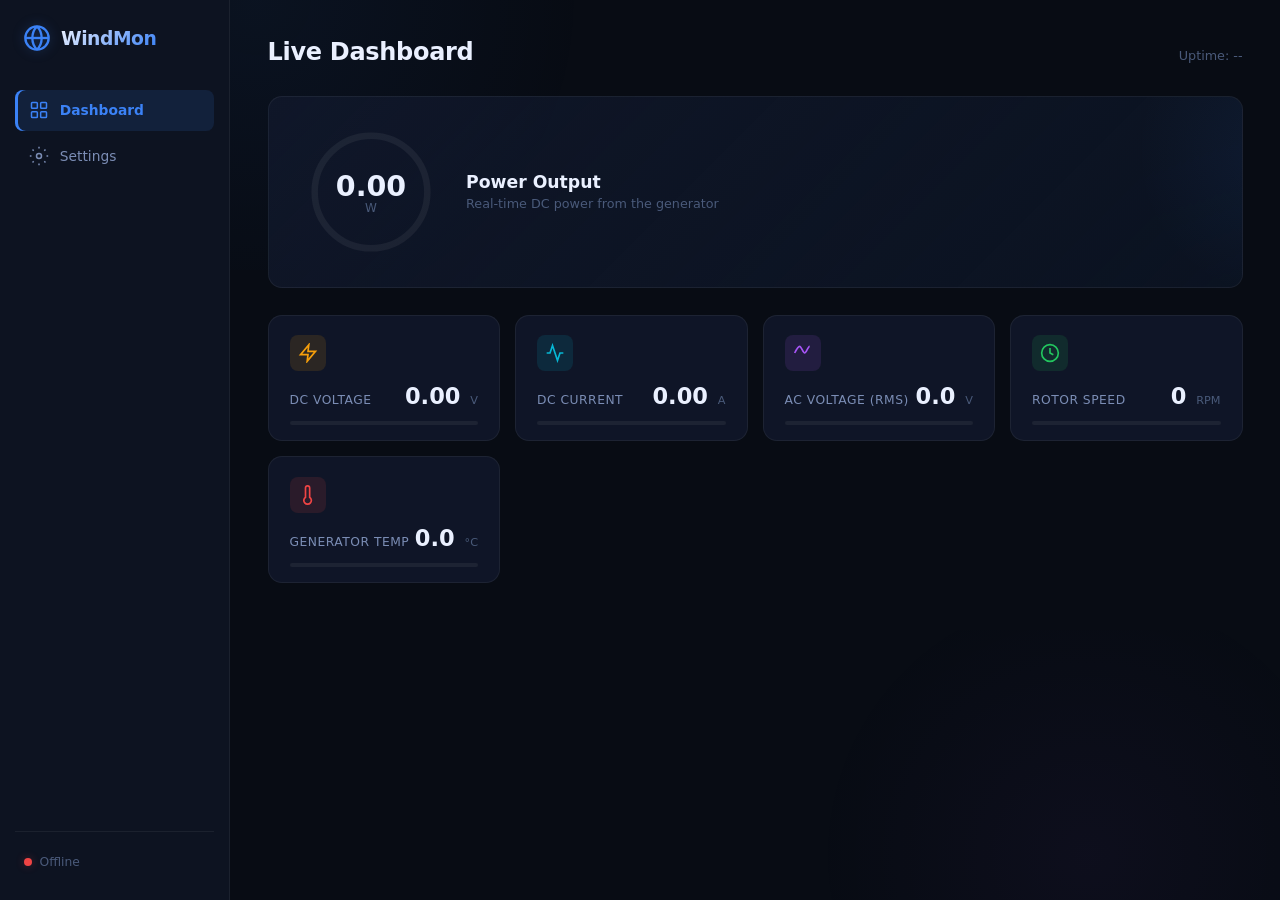
==== data/index.html @ 31e5fbff "Refactor code structure and remove redundant sections for improved readability and maintainability" ====
<!DOCTYPE html>
<html lang="en">
<head>
    <meta charset="UTF-8">
    <meta name="viewport" content="width=device-width, initial-scale=1.0">
    <title>Wind Turbine Monitor</title>
    <link rel="stylesheet" href="style.css">
</head>
<body>
    <div id="app">
        <!-- Sidebar Navigation -->
        <nav class="sidebar" id="sidebar">
            <div class="sidebar-brand">
                <svg class="brand-icon" viewBox="0 0 24 24" fill="none" stroke="currentColor" stroke-width="2">
                    <path d="M12 2C12 2 8 6 8 12s4 10 4 10"/>
                    <path d="M12 2C12 2 16 6 16 12s-4 10-4 10"/>
                    <circle cx="12" cy="12" r="10"/>
                    <line x1="2" y1="12" x2="22" y2="12"/>
                </svg>
                <span class="brand-text">WindMon</span>
            </div>

            <div class="nav-links">
                <button class="nav-btn active" data-page="dashboard" id="nav-dashboard">
                    <svg viewBox="0 0 24 24" fill="none" stroke="currentColor" stroke-width="2">
                        <rect x="3" y="3" width="7" height="7" rx="1"/>
                        <rect x="14" y="3" width="7" height="7" rx="1"/>
                        <rect x="3" y="14" width="7" height="7" rx="1"/>
                        <rect x="14" y="14" width="7" height="7" rx="1"/>
                    </svg>
                    <span>Dashboard</span>
                </button>
                <button class="nav-btn" data-page="settings" id="nav-settings">
                    <svg viewBox="0 0 24 24" fill="none" stroke="currentColor" stroke-width="2">
                        <circle cx="12" cy="12" r="3"/>
                        <path d="M12 1v2M12 21v2M4.22 4.22l1.42 1.42M18.36 18.36l1.42 1.42M1 12h2M21 12h2M4.22 19.78l1.42-1.42M18.36 5.64l1.42-1.42"/>
                    </svg>
                    <span>Settings</span>
                </button>
            </div>

            <div class="sidebar-footer">
                <div class="conn-status" id="conn-badge">
                    <span class="conn-dot" id="ws-dot"></span>
                    <span id="ws-label">Offline</span>
                </div>
            </div>
        </nav>

        <!-- Mobile Top Bar -->
        <header class="mobile-bar" id="mobile-bar">
            <button class="hamburger" id="hamburger" aria-label="Toggle menu">
                <span></span><span></span><span></span>
            </button>
            <h1 class="mobile-title">WindMon</h1>
            <div class="conn-status mobile-conn" id="conn-badge-mobile">
                <span class="conn-dot" id="ws-dot-mobile"></span>
            </div>
        </header>

        <!-- Main Content Area -->
        <main class="content">

            <!-- ===== Dashboard Page ===== -->
            <section class="page active" id="page-dashboard">
                <div class="page-header">
                    <h2>Live Dashboard</h2>
                    <span class="page-subtitle" id="uptime-label">Uptime: --</span>
                </div>

                <!-- Hero Power Card -->
                <div class="hero-card" id="card-power">
                    <div class="hero-ring">
                        <svg viewBox="0 0 120 120">
                            <circle class="ring-bg" cx="60" cy="60" r="52"/>
                            <circle class="ring-fill" cx="60" cy="60" r="52" id="power-ring"/>
                        </svg>
                        <div class="hero-value">
                            <span id="val-dcpwr">0.00</span>
                            <small>W</small>
                        </div>
                    </div>
                    <div class="hero-meta">
                        <h3>Power Output</h3>
                        <p class="hero-desc">Real-time DC power from the generator</p>
                    </div>
                </div>

                <!-- Metric Cards Grid -->
                <div class="metrics-grid">
                    <div class="metric-card" data-type="voltage">
                        <div class="metric-icon">
                            <svg viewBox="0 0 24 24" fill="none" stroke="currentColor" stroke-width="2">
                                <path d="M13 2L3 14h9l-1 8 10-12h-9l1-8z"/>
                            </svg>
                        </div>
                        <div class="metric-body">
                            <span class="metric-label">DC Voltage</span>
                            <span class="metric-value"><span id="val-dcvolt">0.00</span> <small>V</small></span>
                        </div>
                        <div class="metric-bar"><div class="metric-bar-fill" id="bar-dcvolt"></div></div>
                    </div>

                    <div class="metric-card" data-type="current">
                        <div class="metric-icon">
                            <svg viewBox="0 0 24 24" fill="none" stroke="currentColor" stroke-width="2">
                                <path d="M22 12h-4l-3 9L9 3l-3 9H2"/>
                            </svg>
                        </div>
                        <div class="metric-body">
                            <span class="metric-label">DC Current</span>
                            <span class="metric-value"><span id="val-dccur">0.00</span> <small>A</small></span>
                        </div>
                        <div class="metric-bar"><div class="metric-bar-fill" id="bar-dccur"></div></div>
                    </div>

                    <div class="metric-card" data-type="ac">
                        <div class="metric-icon">
                            <svg viewBox="0 0 24 24" fill="none" stroke="currentColor" stroke-width="2">
                                <path d="M2 12c2-4 4-8 6-8s4 8 6 8 4-8 6-8"/>
                            </svg>
                        </div>
                        <div class="metric-body">
                            <span class="metric-label">AC Voltage (RMS)</span>
                            <span class="metric-value"><span id="val-acvolt">0.0</span> <small>V</small></span>
                        </div>
                        <div class="metric-bar"><div class="metric-bar-fill" id="bar-acvolt"></div></div>
                    </div>

                    <div class="metric-card" data-type="rpm">
                        <div class="metric-icon">
                            <svg viewBox="0 0 24 24" fill="none" stroke="currentColor" stroke-width="2">
                                <circle cx="12" cy="12" r="10"/>
                                <polyline points="12 6 12 12 16 14"/>
                            </svg>
                        </div>
                        <div class="metric-body">
                            <span class="metric-label">Rotor Speed</span>
                            <span class="metric-value"><span id="val-rpm">0</span> <small>RPM</small></span>
                        </div>
                        <div class="metric-bar"><div class="metric-bar-fill" id="bar-rpm"></div></div>
                    </div>

                    <div class="metric-card" data-type="temp">
                        <div class="metric-icon">
                            <svg viewBox="0 0 24 24" fill="none" stroke="currentColor" stroke-width="2">
                                <path d="M14 14.76V3.5a2.5 2.5 0 0 0-5 0v11.26a4.5 4.5 0 1 0 5 0z"/>
                            </svg>
                        </div>
                        <div class="metric-body">
                            <span class="metric-label">Generator Temp</span>
                            <span class="metric-value"><span id="val-temp">0.0</span> <small>&deg;C</small></span>
                        </div>
                        <div class="metric-bar"><div class="metric-bar-fill" id="bar-temp"></div></div>
                    </div>
                </div>
            </section>

            <!-- ===== Settings Page ===== -->
            <section class="page" id="page-settings">
                <div class="page-header">
                    <h2>Settings</h2>
                    <span class="page-subtitle">Device Configuration</span>
                </div>

                <div class="settings-grid">
                    <!-- WiFi Settings -->
                    <div class="settings-card">
                        <div class="settings-card-header">
                            <svg viewBox="0 0 24 24" fill="none" stroke="currentColor" stroke-width="2">
                                <path d="M5 12.55a11 11 0 0 1 14.08 0"/>
                                <path d="M1.42 9a16 16 0 0 1 21.16 0"/>
                                <path d="M8.53 16.11a6 6 0 0 1 6.95 0"/>
                                <line x1="12" y1="20" x2="12.01" y2="20"/>
                            </svg>
                            <h3>WiFi / Access Point</h3>
                        </div>
                        <div class="settings-card-body">
                            <div class="form-group">
                                <label for="cfg-ssid">SSID (Network Name)</label>
                                <input type="text" id="cfg-ssid" placeholder="WindTurbine_AP" maxlength="32">
                            </div>
                            <div class="form-group">
                                <label for="cfg-pass">Password</label>
                                <div class="input-group">
                                    <input type="password" id="cfg-pass" placeholder="••••••••" maxlength="63">
                                    <button class="input-addon" id="toggle-pass" aria-label="Show password">
                                        <svg viewBox="0 0 24 24" fill="none" stroke="currentColor" stroke-width="2">
                                            <path d="M1 12s4-8 11-8 11 8 11 8-4 8-11 8-11-8-11-8z"/>
                                            <circle cx="12" cy="12" r="3"/>
                                        </svg>
                                    </button>
                                </div>
                            </div>
                        </div>
                    </div>

                    <!-- Sensor Settings -->
                    <div class="settings-card">
                        <div class="settings-card-header">
                            <svg viewBox="0 0 24 24" fill="none" stroke="currentColor" stroke-width="2">
                                <path d="M22 12h-4l-3 9L9 3l-3 9H2"/>
                            </svg>
                            <h3>Sensor Configuration</h3>
                        </div>
                        <div class="settings-card-body">
                            <div class="form-group">
                                <label for="cfg-poll">Sensor Poll Interval (ms)</label>
                                <input type="number" id="cfg-poll" placeholder="100" min="50" max="5000" step="10">
                                <span class="form-hint">Lower = faster reads, higher CPU use (50–5000)</span>
                            </div>
                            <div class="form-group">
                                <label for="cfg-ws-push">WebSocket Push Interval (ms)</label>
                                <input type="number" id="cfg-ws-push" placeholder="500" min="100" max="10000" step="50">
                                <span class="form-hint">How often the dashboard receives updates (100–10000)</span>
                            </div>
                            <div class="form-group">
                                <label for="cfg-poles">BLDC Motor Poles</label>
                                <input type="number" id="cfg-poles" placeholder="4" min="2" max="50" step="2">
                                <span class="form-hint">Number of magnetic pole pairs on the rotor</span>
                            </div>
                        </div>
                    </div>

                    <!-- Display Settings -->
                    <div class="settings-card">
                        <div class="settings-card-header">
                            <svg viewBox="0 0 24 24" fill="none" stroke="currentColor" stroke-width="2">
                                <rect x="2" y="3" width="20" height="14" rx="2" ry="2"/>
                                <line x1="8" y1="21" x2="16" y2="21"/>
                                <line x1="12" y1="17" x2="12" y2="21"/>
                            </svg>
                            <h3>Display &amp; Limits</h3>
                        </div>
                        <div class="settings-card-body">
                            <div class="form-row">
                                <div class="form-group">
                                    <label for="cfg-max-v">Max Voltage (V)</label>
                                    <input type="number" id="cfg-max-v" placeholder="60" min="1" max="500" step="1">
                                </div>
                                <div class="form-group">
                                    <label for="cfg-max-a">Max Current (A)</label>
                                    <input type="number" id="cfg-max-a" placeholder="20" min="0.1" max="100" step="0.1">
                                </div>
                            </div>
                            <div class="form-row">
                                <div class="form-group">
                                    <label for="cfg-max-rpm">Max RPM</label>
                                    <input type="number" id="cfg-max-rpm" placeholder="3000" min="100" max="50000" step="100">
                                </div>
                                <div class="form-group">
                                    <label for="cfg-max-temp">Max Temp (&deg;C)</label>
                                    <input type="number" id="cfg-max-temp" placeholder="100" min="30" max="200" step="5">
                                </div>
                            </div>
                        </div>
                    </div>

                    <!-- System Info -->
                    <div class="settings-card">
                        <div class="settings-card-header">
                            <svg viewBox="0 0 24 24" fill="none" stroke="currentColor" stroke-width="2">
                                <circle cx="12" cy="12" r="10"/>
                                <line x1="12" y1="16" x2="12" y2="12"/>
                                <line x1="12" y1="8" x2="12.01" y2="8"/>
                            </svg>
                            <h3>System Information</h3>
                        </div>
                        <div class="settings-card-body">
                            <div class="info-row">
                                <span class="info-label">Firmware</span>
                                <span class="info-value" id="sys-fw">v1.0.0</span>
                            </div>
                            <div class="info-row">
                                <span class="info-label">Free Heap</span>
                                <span class="info-value" id="sys-heap">-- KB</span>
                            </div>
                            <div class="info-row">
                                <span class="info-label">Uptime</span>
                                <span class="info-value" id="sys-uptime">--</span>
                            </div>
                            <div class="info-row">
                                <span class="info-label">Connected Clients</span>
                                <span class="info-value" id="sys-clients">0</span>
                            </div>
                        </div>
                    </div>
                </div>

                <!-- Action Buttons -->
                <div class="settings-actions">
                    <button class="btn btn-primary" id="btn-save-cfg">
                        <svg viewBox="0 0 24 24" fill="none" stroke="currentColor" stroke-width="2">
                            <path d="M19 21H5a2 2 0 0 1-2-2V5a2 2 0 0 1 2-2h11l5 5v11a2 2 0 0 1-2 2z"/>
                            <polyline points="17 21 17 13 7 13 7 21"/>
                            <polyline points="7 3 7 8 15 8"/>
                        </svg>
                        Save Configuration
                    </button>
                    <button class="btn btn-outline" id="btn-restart">
                        <svg viewBox="0 0 24 24" fill="none" stroke="currentColor" stroke-width="2">
                            <polyline points="23 4 23 10 17 10"/>
                            <path d="M20.49 15a9 9 0 1 1-2.12-9.36L23 10"/>
                        </svg>
                        Restart Device
                    </button>
                </div>
            </section>

        </main>
    </div>

    <!-- Toast Notification -->
    <div class="toast" id="toast">
        <span id="toast-msg"></span>
    </div>

    <script src="script.js"></script>
</body>
</html>
---- data/style.css ----
/* ============================================
   Wind Turbine Monitor — Premium Dark UI
   ============================================ */

/* --- CSS Custom Properties --- */
:root {
    --bg-deep: #080c14;
    --bg-surface: #0d1321;
    --bg-card: rgba(17, 24, 43, 0.85);
    --bg-card-hover: rgba(22, 31, 55, 0.95);
    --border-subtle: rgba(255, 255, 255, 0.06);
    --border-hover: rgba(255, 255, 255, 0.12);

    --text-primary: #eaf0ff;
    --text-secondary: #7b8db5;
    --text-muted: #4a5a7a;

    --accent: #3b82f6;
    --accent-glow: rgba(59, 130, 246, 0.25);
    --accent-soft: rgba(59, 130, 246, 0.12);

    --green: #22c55e;
    --green-glow: rgba(34, 197, 94, 0.3);
    --amber: #f59e0b;
    --amber-glow: rgba(245, 158, 11, 0.3);
    --red: #ef4444;
    --red-glow: rgba(239, 68, 68, 0.3);
    --cyan: #06b6d4;
    --cyan-glow: rgba(6, 182, 212, 0.25);
    --purple: #a855f7;
    --purple-glow: rgba(168, 85, 247, 0.25);

    --sidebar-w: 230px;
    --radius: 14px;
    --radius-sm: 8px;
    --transition: 0.25s cubic-bezier(0.4, 0, 0.2, 1);

    --font: system-ui, -apple-system, 'Segoe UI', Roboto, 'Helvetica Neue', Arial, sans-serif;
}

/* --- Reset --- */
*, *::before, *::after {
    box-sizing: border-box;
    margin: 0;
    padding: 0;
}

html { font-size: 15px; }

body {
    font-family: var(--font);
    background: var(--bg-deep);
    color: var(--text-primary);
    min-height: 100vh;
    overflow-x: hidden;
    -webkit-font-smoothing: antialiased;
}

/* Subtle background ambient glow */
body::before {
    content: '';
    position: fixed;
    top: -30%; left: -10%;
    width: 60%; height: 60%;
    background: radial-gradient(circle, rgba(59,130,246,0.06) 0%, transparent 70%);
    pointer-events: none;
    z-index: 0;
}
body::after {
    content: '';
    position: fixed;
    bottom: -20%; right: -10%;
    width: 50%; height: 50%;
    background: radial-gradient(circle, rgba(168,85,247,0.04) 0%, transparent 70%);
    pointer-events: none;
    z-index: 0;
}

/* --- Layout --- */
#app {
    display: flex;
    min-height: 100vh;
    position: relative;
    z-index: 1;
}

/* --- Sidebar --- */
.sidebar {
    width: var(--sidebar-w);
    background: var(--bg-surface);
    border-right: 1px solid var(--border-subtle);
    display: flex;
    flex-direction: column;
    padding: 1.6rem 1rem;
    position: fixed;
    top: 0; left: 0;
    height: 100vh;
    z-index: 100;
    transition: transform var(--transition);
}

.sidebar-brand {
    display: flex;
    align-items: center;
    gap: 0.7rem;
    padding: 0 0.5rem;
    margin-bottom: 2.5rem;
}

.brand-icon {
    width: 28px; height: 28px;
    color: var(--accent);
    filter: drop-shadow(0 0 6px var(--accent-glow));
}

.brand-text {
    font-size: 1.25rem;
    font-weight: 700;
    letter-spacing: -0.5px;
    background: linear-gradient(135deg, var(--text-primary), var(--accent));
    -webkit-background-clip: text;
    background-clip: text;
    -webkit-text-fill-color: transparent;
}

.nav-links {
    flex: 1;
    display: flex;
    flex-direction: column;
    gap: 0.35rem;
}

.nav-btn {
    display: flex;
    align-items: center;
    gap: 0.75rem;
    padding: 0.7rem 0.9rem;
    border: none;
    border-radius: var(--radius-sm);
    background: transparent;
    color: var(--text-secondary);
    font-size: 0.92rem;
    font-weight: 500;
    cursor: pointer;
    transition: all var(--transition);
    font-family: var(--font);
}

.nav-btn svg {
    width: 20px; height: 20px;
    flex-shrink: 0;
    stroke-width: 1.8;
}

.nav-btn:hover {
    background: var(--accent-soft);
    color: var(--text-primary);
}

.nav-btn.active {
    background: var(--accent-soft);
    color: var(--accent);
    font-weight: 600;
    box-shadow: inset 3px 0 0 var(--accent);
}

.sidebar-footer {
    padding-top: 1rem;
    border-top: 1px solid var(--border-subtle);
}

.conn-status {
    display: flex;
    align-items: center;
    gap: 0.5rem;
    padding: 0.5rem 0.6rem;
    font-size: 0.82rem;
    color: var(--text-muted);
    font-weight: 500;
}

.conn-dot {
    width: 8px; height: 8px;
    border-radius: 50%;
    background: var(--red);
    box-shadow: 0 0 8px var(--red-glow);
    transition: all 0.4s ease;
}

.conn-dot.live {
    background: var(--green);
    box-shadow: 0 0 8px var(--green-glow);
    animation: pulse-dot 2s infinite;
}

@keyframes pulse-dot {
    0%, 100% { box-shadow: 0 0 8px var(--green-glow); }
    50% { box-shadow: 0 0 16px var(--green-glow); }
}

/* --- Mobile Bar --- */
.mobile-bar {
    display: none;
    position: fixed;
    top: 0; left: 0; right: 0;
    height: 56px;
    background: var(--bg-surface);
    border-bottom: 1px solid var(--border-subtle);
    align-items: center;
    padding: 0 1rem;
    z-index: 200;
}

.hamburger {
    width: 36px; height: 36px;
    background: none;
    border: none;
    cursor: pointer;
    display: flex;
    flex-direction: column;
    justify-content: center;
    gap: 5px;
    padding: 6px;
}

.hamburger span {
    display: block;
    height: 2px;
    width: 100%;
    background: var(--text-secondary);
    border-radius: 2px;
    transition: all var(--transition);
}

.mobile-title {
    flex: 1;
    text-align: center;
    font-size: 1.1rem;
    font-weight: 700;
    color: var(--text-primary);
}

.mobile-conn .conn-dot {
    width: 10px; height: 10px;
}

/* --- Main Content --- */
.content {
    flex: 1;
    margin-left: var(--sidebar-w);
    padding: 2.5rem 2.5rem 3rem;
    min-height: 100vh;
}

/* --- Pages --- */
.page {
    display: none;
    animation: fadeUp 0.35s ease-out;
}

.page.active {
    display: block;
}

@keyframes fadeUp {
    from { opacity: 0; transform: translateY(12px); }
    to { opacity: 1; transform: translateY(0); }
}

.page-header {
    display: flex;
    justify-content: space-between;
    align-items: baseline;
    margin-bottom: 2rem;
}

.page-header h2 {
    font-size: 1.6rem;
    font-weight: 700;
    letter-spacing: -0.3px;
}

.page-subtitle {
    font-size: 0.85rem;
    color: var(--text-muted);
    font-weight: 500;
}

/* --- Hero Power Card --- */
.hero-card {
    display: flex;
    align-items: center;
    gap: 2rem;
    background: linear-gradient(135deg, var(--bg-card), rgba(59,130,246,0.06));
    border: 1px solid var(--border-subtle);
    border-radius: var(--radius);
    padding: 2rem 2.5rem;
    margin-bottom: 1.8rem;
    position: relative;
    overflow: hidden;
}

.hero-card::after {
    content: '';
    position: absolute;
    top: -50%; right: -20%;
    width: 300px; height: 300px;
    background: radial-gradient(circle, var(--accent-glow), transparent 70%);
    pointer-events: none;
    opacity: 0.3;
}

.hero-ring {
    position: relative;
    width: 130px; height: 130px;
    flex-shrink: 0;
}

.hero-ring svg {
    width: 100%; height: 100%;
    transform: rotate(-90deg);
}

.ring-bg {
    fill: none;
    stroke: var(--border-subtle);
    stroke-width: 6;
}

.ring-fill {
    fill: none;
    stroke: var(--accent);
    stroke-width: 6;
    stroke-linecap: round;
    stroke-dasharray: 326.7;
    stroke-dashoffset: 326.7;
    transition: stroke-dashoffset 0.8s cubic-bezier(0.4, 0, 0.2, 1);
    filter: drop-shadow(0 0 6px var(--accent-glow));
}

.hero-value {
    position: absolute;
    top: 50%; left: 50%;
    transform: translate(-50%, -50%);
    text-align: center;
}

.hero-value span {
    font-size: 1.9rem;
    font-weight: 700;
    font-variant-numeric: tabular-nums;
    color: var(--text-primary);
}

.hero-value small {
    display: block;
    font-size: 0.8rem;
    color: var(--text-muted);
    font-weight: 500;
    margin-top: -2px;
}

.hero-meta h3 {
    font-size: 1.15rem;
    font-weight: 600;
    margin-bottom: 0.3rem;
}

.hero-meta .hero-desc {
    color: var(--text-muted);
    font-size: 0.85rem;
}

/* --- Metric Cards Grid --- */
.metrics-grid {
    display: grid;
    grid-template-columns: repeat(auto-fit, minmax(230px, 1fr));
    gap: 1rem;
}

.metric-card {
    background: var(--bg-card);
    border: 1px solid var(--border-subtle);
    border-radius: var(--radius);
    padding: 1.3rem 1.4rem 1rem;
    transition: all var(--transition);
    position: relative;
    overflow: hidden;
}

.metric-card::before {
    content: '';
    position: absolute;
    top: 0; left: 0; right: 0;
    height: 2px;
    opacity: 0;
    transition: opacity var(--transition);
}

.metric-card:hover {
    background: var(--bg-card-hover);
    border-color: var(--border-hover);
    transform: translateY(-2px);
}

.metric-card:hover::before { opacity: 1; }

.metric-card[data-type="voltage"]::before { background: linear-gradient(90deg, var(--amber), transparent); }
.metric-card[data-type="current"]::before { background: linear-gradient(90deg, var(--cyan), transparent); }
.metric-card[data-type="ac"]::before { background: linear-gradient(90deg, var(--purple), transparent); }
.metric-card[data-type="rpm"]::before { background: linear-gradient(90deg, var(--green), transparent); }
.metric-card[data-type="temp"]::before { background: linear-gradient(90deg, var(--red), transparent); }

.metric-icon {
    width: 36px; height: 36px;
    border-radius: var(--radius-sm);
    display: flex;
    align-items: center;
    justify-content: center;
    margin-bottom: 0.8rem;
}

.metric-icon svg {
    width: 20px; height: 20px;
}

.metric-card[data-type="voltage"] .metric-icon { background: rgba(245,158,11,0.12); color: var(--amber); }
.metric-card[data-type="current"] .metric-icon { background: rgba(6,182,212,0.12); color: var(--cyan); }
.metric-card[data-type="ac"] .metric-icon { background: rgba(168,85,247,0.12); color: var(--purple); }
.metric-card[data-type="rpm"] .metric-icon { background: rgba(34,197,94,0.12); color: var(--green); }
.metric-card[data-type="temp"] .metric-icon { background: rgba(239,68,68,0.12); color: var(--red); }

.metric-body {
    display: flex;
    justify-content: space-between;
    align-items: baseline;
    margin-bottom: 0.8rem;
}

.metric-label {
    font-size: 0.82rem;
    color: var(--text-secondary);
    font-weight: 500;
    text-transform: uppercase;
    letter-spacing: 0.5px;
}

.metric-value {
    font-size: 1.5rem;
    font-weight: 700;
    font-variant-numeric: tabular-nums;
}

.metric-value small {
    font-size: 0.75rem;
    color: var(--text-muted);
    font-weight: 500;
    margin-left: 2px;
}

.metric-bar {
    height: 4px;
    background: var(--border-subtle);
    border-radius: 4px;
    overflow: hidden;
}

.metric-bar-fill {
    height: 100%;
    width: 0%;
    border-radius: 4px;
    transition: width 0.6s cubic-bezier(0.4, 0, 0.2, 1);
}

.metric-card[data-type="voltage"] .metric-bar-fill { background: linear-gradient(90deg, var(--amber), rgba(245,158,11,0.4)); }
.metric-card[data-type="current"] .metric-bar-fill { background: linear-gradient(90deg, var(--cyan), rgba(6,182,212,0.4)); }
.metric-card[data-type="ac"] .metric-bar-fill { background: linear-gradient(90deg, var(--purple), rgba(168,85,247,0.4)); }
.metric-card[data-type="rpm"] .metric-bar-fill { background: linear-gradient(90deg, var(--green), rgba(34,197,94,0.4)); }
.metric-card[data-type="temp"] .metric-bar-fill { background: linear-gradient(90deg, var(--red), rgba(239,68,68,0.4)); }


/* ============================
   SETTINGS PAGE
   ============================ */

.settings-grid {
    display: grid;
    grid-template-columns: repeat(auto-fit, minmax(340px, 1fr));
    gap: 1.2rem;
    margin-bottom: 1.5rem;
}

.settings-card {
    background: var(--bg-card);
    border: 1px solid var(--border-subtle);
    border-radius: var(--radius);
    overflow: hidden;
    transition: border-color var(--transition);
}

.settings-card:hover {
    border-color: var(--border-hover);
}

.settings-card-header {
    display: flex;
    align-items: center;
    gap: 0.7rem;
    padding: 1rem 1.3rem;
    background: rgba(255,255,255,0.02);
    border-bottom: 1px solid var(--border-subtle);
}

.settings-card-header svg {
    width: 20px; height: 20px;
    color: var(--accent);
    flex-shrink: 0;
}

.settings-card-header h3 {
    font-size: 0.95rem;
    font-weight: 600;
}

.settings-card-body {
    padding: 1.2rem 1.3rem;
    display: flex;
    flex-direction: column;
    gap: 1rem;
}

.form-group {
    display: flex;
    flex-direction: column;
    gap: 0.3rem;
}

.form-group label {
    font-size: 0.82rem;
    color: var(--text-secondary);
    font-weight: 500;
}

.form-group input {
    background: var(--bg-surface);
    border: 1px solid var(--border-subtle);
    border-radius: var(--radius-sm);
    padding: 0.6rem 0.85rem;
    color: var(--text-primary);
    font-size: 0.9rem;
    font-family: var(--font);
    transition: all var(--transition);
    outline: none;
}

.form-group input:focus {
    border-color: var(--accent);
    box-shadow: 0 0 0 3px var(--accent-soft);
}

.form-group input::placeholder {
    color: var(--text-muted);
}

.form-hint {
    font-size: 0.75rem;
    color: var(--text-muted);
}

.form-row {
    display: grid;
    grid-template-columns: 1fr 1fr;
    gap: 0.8rem;
}

.input-group {
    display: flex;
    gap: 0;
}

.input-group input {
    flex: 1;
    border-top-right-radius: 0;
    border-bottom-right-radius: 0;
}

.input-addon {
    background: var(--bg-surface);
    border: 1px solid var(--border-subtle);
    border-left: none;
    border-radius: 0 var(--radius-sm) var(--radius-sm) 0;
    padding: 0 0.7rem;
    color: var(--text-muted);
    cursor: pointer;
    transition: color var(--transition);
    display: flex;
    align-items: center;
}

.input-addon:hover { color: var(--accent); }

.input-addon svg { width: 18px; height: 18px; }

/* Info rows for System Info card */
.info-row {
    display: flex;
    justify-content: space-between;
    align-items: center;
    padding: 0.5rem 0;
    border-bottom: 1px solid var(--border-subtle);
}

.info-row:last-child { border-bottom: none; }

.info-label {
    font-size: 0.85rem;
    color: var(--text-secondary);
}

.info-value {
    font-size: 0.85rem;
    font-weight: 600;
    color: var(--text-primary);
    font-variant-numeric: tabular-nums;
}

/* Action buttons */
.settings-actions {
    display: flex;
    gap: 0.8rem;
    flex-wrap: wrap;
}

.btn {
    display: inline-flex;
    align-items: center;
    gap: 0.5rem;
    padding: 0.65rem 1.3rem;
    border-radius: var(--radius-sm);
    font-size: 0.9rem;
    font-weight: 600;
    font-family: var(--font);
    cursor: pointer;
    transition: all var(--transition);
    border: none;
}

.btn svg {
    width: 18px; height: 18px;
}

.btn-primary {
    background: var(--accent);
    color: white;
    box-shadow: 0 2px 12px var(--accent-glow);
}

.btn-primary:hover {
    background: #2563eb;
    box-shadow: 0 4px 20px var(--accent-glow);
    transform: translateY(-1px);
}

.btn-primary:active { transform: translateY(0); }

.btn-outline {
    background: transparent;
    color: var(--text-secondary);
    border: 1px solid var(--border-subtle);
}

.btn-outline:hover {
    border-color: var(--border-hover);
    color: var(--text-primary);
    background: rgba(255,255,255,0.03);
}

/* --- Toast --- */
.toast {
    position: fixed;
    bottom: 2rem;
    left: 50%;
    transform: translateX(-50%) translateY(100px);
    background: var(--bg-card);
    border: 1px solid var(--border-subtle);
    border-radius: var(--radius-sm);
    padding: 0.7rem 1.4rem;
    font-size: 0.88rem;
    font-weight: 500;
    color: var(--text-primary);
    box-shadow: 0 8px 30px rgba(0,0,0,0.4);
    backdrop-filter: blur(12px);
    z-index: 999;
    opacity: 0;
    transition: all 0.4s cubic-bezier(0.4, 0, 0.2, 1);
    pointer-events: none;
}

.toast.show {
    opacity: 1;
    transform: translateX(-50%) translateY(0);
    pointer-events: auto;
}

.toast.success { border-color: var(--green); }
.toast.error { border-color: var(--red); }

/* --- Scrollbar --- */
::-webkit-scrollbar { width: 6px; }
::-webkit-scrollbar-track { background: transparent; }
::-webkit-scrollbar-thumb {
    background: rgba(255,255,255,0.1);
    border-radius: 3px;
}
::-webkit-scrollbar-thumb:hover { background: rgba(255,255,255,0.2); }

/* ============================
   RESPONSIVE
   ============================ */
@media (max-width: 768px) {
    .sidebar {
        transform: translateX(-100%);
    }

    .sidebar.open {
        transform: translateX(0);
        box-shadow: 10px 0 40px rgba(0,0,0,0.5);
    }

    .mobile-bar {
        display: flex;
    }

    .content {
        margin-left: 0;
        padding: 72px 1rem 2rem;
    }

    .hero-card {
        flex-direction: column;
        text-align: center;
        padding: 1.5rem;
    }

    .metrics-grid {
        grid-template-columns: 1fr 1fr;
    }

    .settings-grid {
        grid-template-columns: 1fr;
    }

    .form-row {
        grid-template-columns: 1fr;
    }
}

@media (max-width: 480px) {
    .metrics-grid {
        grid-template-columns: 1fr;
    }
}
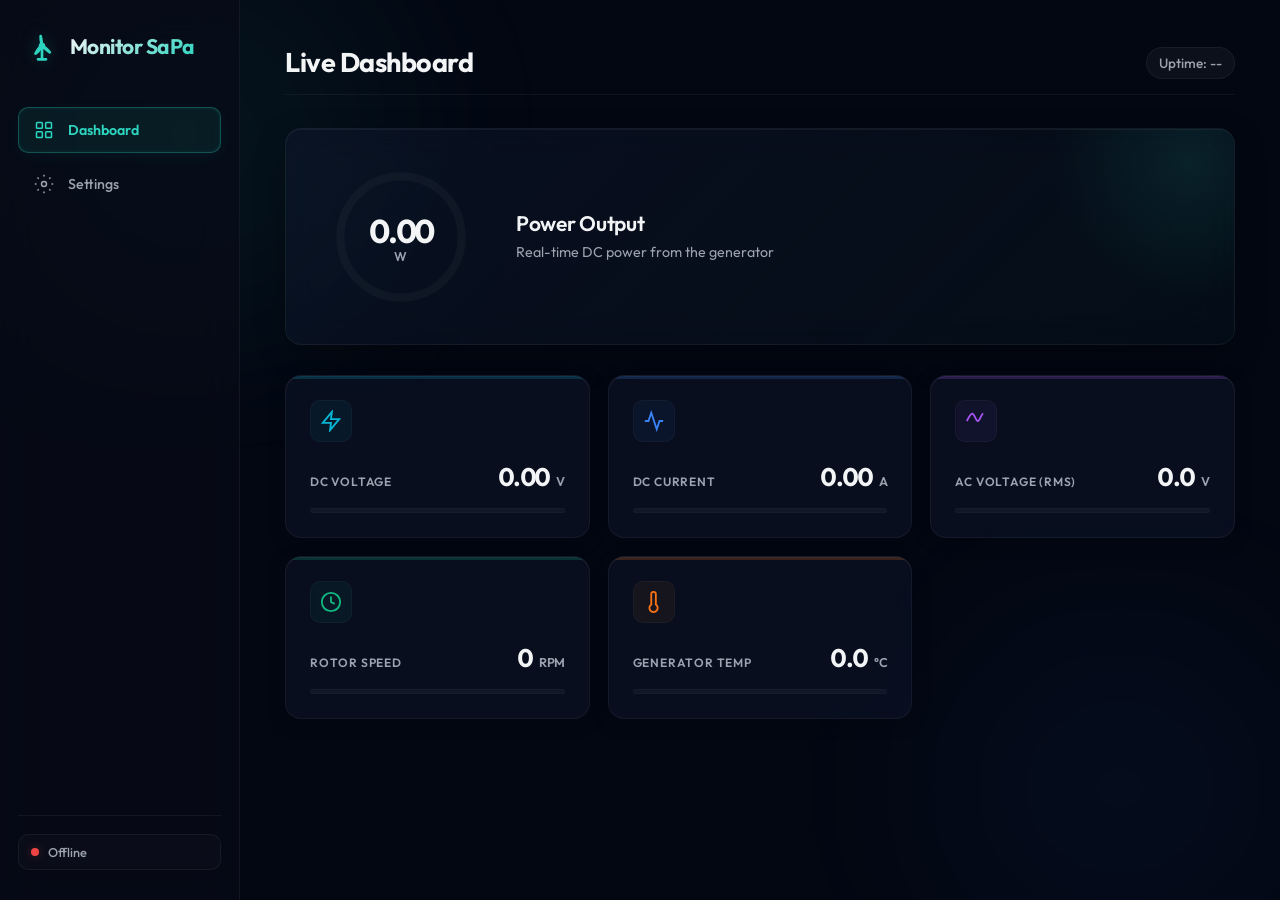
==== commit 9f72af33: "feat: implement glassmorphism-themed dark UI with new HTML structure and CSS stylesheet" ====
--- a/data/index.html
+++ b/data/index.html
@@ -11,13 +11,18 @@
         <!-- Sidebar Navigation -->
         <nav class="sidebar" id="sidebar">
             <div class="sidebar-brand">
-                <svg class="brand-icon" viewBox="0 0 24 24" fill="none" stroke="currentColor" stroke-width="2">
-                    <path d="M12 2C12 2 8 6 8 12s4 10 4 10"/>
-                    <path d="M12 2C12 2 16 6 16 12s-4 10-4 10"/>
-                    <circle cx="12" cy="12" r="10"/>
-                    <line x1="2" y1="12" x2="22" y2="12"/>
+                <svg class="brand-icon" viewBox="0 0 24 24" fill="none" stroke="currentColor" stroke-width="2" stroke-linecap="round" stroke-linejoin="round">
+                    <!-- Static Tower -->
+                    <path d="M12 12v10M9 22h6" class="turbine-tower" />
+                    <!-- Spinning Rotor Group -->
+                    <g class="turbine-rotor">
+                        <path d="M12 12c-0.6-2.5-1.2-5-1-7.5 0.5 2.5 1.1 5 1 7.5z" fill="currentColor" />
+                        <path d="M12 12c1.9 1.7 3.8 3.3 5.9 4.7-1.7-1.9-3.2-3.8-5.9-4.7z" fill="currentColor" />
+                        <path d="M12 12c-1.3 2.2-2.6 4.3-4.9 5.7 1.2-2.2 2.1-4.5 4.9-5.7z" fill="currentColor" />
+                        <circle cx="12" cy="12" r="1.5" fill="currentColor" />
+                    </g>
                 </svg>
-                <span class="brand-text">WindMon</span>
+                <span class="brand-text">Monitor SaPa</span>
             </div>
 
             <div class="nav-links">
@@ -52,7 +57,7 @@
             <button class="hamburger" id="hamburger" aria-label="Toggle menu">
                 <span></span><span></span><span></span>
             </button>
-            <h1 class="mobile-title">WindMon</h1>
+            <h1 class="mobile-title">Monitor SaPa</h1>
             <div class="conn-status mobile-conn" id="conn-badge-mobile">
                 <span class="conn-dot" id="ws-dot-mobile"></span>
             </div>
--- a/data/style.css
+++ b/data/style.css
@@ -1,82 +1,150 @@
-/* ============================================
-   Wind Turbine Monitor — Premium Dark UI
-   ============================================ */
-
-/* --- CSS Custom Properties --- */
+/* ====================================================================
+   Monitor SaPa — Premium Glassmorphism Dark UI Stylesheet
+   ==================================================================== */
+
+/* --- Google Font Import --- */
+@import url('https://fonts.googleapis.com/css2?family=Outfit:wght@300;400;500;600;700;800&display=swap');
+
+/* --- Custom Variables & Palette --- */
 :root {
-    --bg-deep: #080c14;
-    --bg-surface: #0d1321;
-    --bg-card: rgba(17, 24, 43, 0.85);
-    --bg-card-hover: rgba(22, 31, 55, 0.95);
-    --border-subtle: rgba(255, 255, 255, 0.06);
+    /* Color Palette */
+    --bg-deep: #030712;
+    --bg-surface: rgba(10, 15, 30, 0.6);
+    --bg-card: rgba(17, 25, 48, 0.45);
+    --bg-card-hover: rgba(23, 33, 62, 0.65);
+    
+    --border-subtle: rgba(255, 255, 255, 0.05);
     --border-hover: rgba(255, 255, 255, 0.12);
-
-    --text-primary: #eaf0ff;
-    --text-secondary: #7b8db5;
-    --text-muted: #4a5a7a;
-
-    --accent: #3b82f6;
-    --accent-glow: rgba(59, 130, 246, 0.25);
-    --accent-soft: rgba(59, 130, 246, 0.12);
-
-    --green: #22c55e;
-    --green-glow: rgba(34, 197, 94, 0.3);
-    --amber: #f59e0b;
-    --amber-glow: rgba(245, 158, 11, 0.3);
+    --border-accent: rgba(45, 212, 191, 0.3);
+
+    --text-primary: #f3f4f6;
+    --text-secondary: #9ca3af;
+    --text-muted: #6b7280;
+
+    /* Theme Accents (Teal / Cyan Primary) */
+    --accent: #2dd4bf;
+    --accent-rgb: 45, 212, 191;
+    --accent-glow: rgba(45, 212, 191, 0.25);
+    --accent-soft: rgba(45, 212, 191, 0.08);
+
+    /* Dynamic Card Accents */
+    --volt-color: #06b6d4;
+    --volt-glow: rgba(6, 182, 212, 0.3);
+    --curr-color: #3b82f6;
+    --curr-glow: rgba(59, 130, 246, 0.3);
+    --ac-color: #a855f7;
+    --ac-glow: rgba(168, 85, 247, 0.3);
+    --rpm-color: #10b981;
+    --rpm-glow: rgba(16, 185, 129, 0.3);
+    --temp-color: #f97316;
+    --temp-glow: rgba(249, 115, 22, 0.3);
+
+    --green: #10b981;
+    --green-glow: rgba(16, 185, 129, 0.3);
     --red: #ef4444;
     --red-glow: rgba(239, 68, 68, 0.3);
-    --cyan: #06b6d4;
-    --cyan-glow: rgba(6, 182, 212, 0.25);
-    --purple: #a855f7;
-    --purple-glow: rgba(168, 85, 247, 0.25);
-
-    --sidebar-w: 230px;
-    --radius: 14px;
-    --radius-sm: 8px;
-    --transition: 0.25s cubic-bezier(0.4, 0, 0.2, 1);
-
-    --font: system-ui, -apple-system, 'Segoe UI', Roboto, 'Helvetica Neue', Arial, sans-serif;
-}
-
-/* --- Reset --- */
+
+    /* Dimensions & Animation */
+    --sidebar-w: 240px;
+    --radius: 16px;
+    --radius-sm: 10px;
+    --transition: 0.3s cubic-bezier(0.25, 0.8, 0.25, 1);
+    --font: 'Outfit', system-ui, -apple-system, sans-serif;
+}
+
+/* --- Base & Scrollbar Reset --- */
 *, *::before, *::after {
     box-sizing: border-box;
     margin: 0;
     padding: 0;
 }
 
-html { font-size: 15px; }
+html {
+    font-size: 15px;
+    scroll-behavior: smooth;
+}
 
 body {
     font-family: var(--font);
-    background: var(--bg-deep);
+    background-color: var(--bg-deep);
     color: var(--text-primary);
     min-height: 100vh;
     overflow-x: hidden;
     -webkit-font-smoothing: antialiased;
-}
-
-/* Subtle background ambient glow */
+    background-attachment: fixed;
+    position: relative;
+}
+
+/* Animated fluid background ambient glows */
 body::before {
     content: '';
     position: fixed;
-    top: -30%; left: -10%;
-    width: 60%; height: 60%;
-    background: radial-gradient(circle, rgba(59,130,246,0.06) 0%, transparent 70%);
+    top: -15%;
+    left: -15%;
+    width: 60vw;
+    height: 60vh;
+    background: radial-gradient(circle, rgba(45, 212, 191, 0.07) 0%, transparent 70%);
     pointer-events: none;
-    z-index: 0;
-}
+    z-index: -2;
+    filter: blur(40px);
+    animation: drift-glow-1 25s ease-in-out infinite alternate;
+}
+
 body::after {
     content: '';
     position: fixed;
-    bottom: -20%; right: -10%;
-    width: 50%; height: 50%;
-    background: radial-gradient(circle, rgba(168,85,247,0.04) 0%, transparent 70%);
+    bottom: -15%;
+    right: -15%;
+    width: 55vw;
+    height: 55vh;
+    background: radial-gradient(circle, rgba(59, 130, 246, 0.05) 0%, transparent 70%);
     pointer-events: none;
-    z-index: 0;
-}
-
-/* --- Layout --- */
+    z-index: -2;
+    filter: blur(40px);
+    animation: drift-glow-2 30s ease-in-out infinite alternate;
+}
+
+@keyframes drift-glow-1 {
+    0% {
+        transform: translate(0, 0) scale(1);
+    }
+    50% {
+        transform: translate(12%, 8%) scale(1.15);
+    }
+    100% {
+        transform: translate(-5%, 12%) scale(0.9);
+    }
+}
+
+@keyframes drift-glow-2 {
+    0% {
+        transform: translate(0, 0) scale(1);
+    }
+    50% {
+        transform: translate(-10%, -12%) scale(0.95);
+    }
+    100% {
+        transform: translate(10%, -5%) scale(1.15);
+    }
+}
+
+/* Custom Scrollbar */
+::-webkit-scrollbar {
+    width: 6px;
+    height: 6px;
+}
+::-webkit-scrollbar-track {
+    background: transparent;
+}
+::-webkit-scrollbar-thumb {
+    background: rgba(255, 255, 255, 0.08);
+    border-radius: 10px;
+}
+::-webkit-scrollbar-thumb:hover {
+    background: rgba(255, 255, 255, 0.16);
+}
+
+/* --- Main App Layout --- */
 #app {
     display: flex;
     min-height: 100vh;
@@ -84,16 +152,19 @@
     z-index: 1;
 }
 
-/* --- Sidebar --- */
+/* --- Sidebar (Glassmorphism design) --- */
 .sidebar {
     width: var(--sidebar-w);
-    background: var(--bg-surface);
+    background: rgba(8, 12, 24, 0.65);
     border-right: 1px solid var(--border-subtle);
+    backdrop-filter: blur(20px);
+    -webkit-backdrop-filter: blur(20px);
     display: flex;
     flex-direction: column;
-    padding: 1.6rem 1rem;
+    padding: 2rem 1.2rem;
     position: fixed;
-    top: 0; left: 0;
+    top: 0;
+    left: 0;
     height: 100vh;
     z-index: 100;
     transition: transform var(--transition);
@@ -102,19 +173,30 @@
 .sidebar-brand {
     display: flex;
     align-items: center;
-    gap: 0.7rem;
+    gap: 0.8rem;
     padding: 0 0.5rem;
-    margin-bottom: 2.5rem;
+    margin-bottom: 3rem;
 }
 
 .brand-icon {
-    width: 28px; height: 28px;
+    width: 32px;
+    height: 32px;
     color: var(--accent);
-    filter: drop-shadow(0 0 6px var(--accent-glow));
+    filter: drop-shadow(0 0 8px var(--accent-glow));
+}
+
+.turbine-rotor {
+    transform-origin: 12px 12px;
+    animation: spin-slow 8s linear infinite;
+}
+
+@keyframes spin-slow {
+    0% { transform: rotate(0deg); }
+    100% { transform: rotate(360deg); }
 }
 
 .brand-text {
-    font-size: 1.25rem;
+    font-size: 1.4rem;
     font-weight: 700;
     letter-spacing: -0.5px;
     background: linear-gradient(135deg, var(--text-primary), var(--accent));
@@ -127,19 +209,19 @@
     flex: 1;
     display: flex;
     flex-direction: column;
-    gap: 0.35rem;
+    gap: 0.5rem;
 }
 
 .nav-btn {
     display: flex;
     align-items: center;
-    gap: 0.75rem;
-    padding: 0.7rem 0.9rem;
-    border: none;
+    gap: 0.9rem;
+    padding: 0.8rem 1rem;
+    border: 1px solid transparent;
     border-radius: var(--radius-sm);
     background: transparent;
     color: var(--text-secondary);
-    font-size: 0.92rem;
+    font-size: 0.95rem;
     font-weight: 500;
     cursor: pointer;
     transition: all var(--transition);
@@ -147,7 +229,8 @@
 }
 
 .nav-btn svg {
-    width: 20px; height: 20px;
+    width: 20px;
+    height: 20px;
     flex-shrink: 0;
     stroke-width: 1.8;
 }
@@ -155,32 +238,41 @@
 .nav-btn:hover {
     background: var(--accent-soft);
     color: var(--text-primary);
+    border-color: rgba(45, 212, 191, 0.1);
+    transform: translateX(3px);
 }
 
 .nav-btn.active {
-    background: var(--accent-soft);
+    background: rgba(45, 212, 191, 0.08);
     color: var(--accent);
+    border-color: var(--border-accent);
     font-weight: 600;
-    box-shadow: inset 3px 0 0 var(--accent);
+    box-shadow: 
+        0 4px 15px rgba(45, 212, 191, 0.05),
+        inset 0 0 4px rgba(45, 212, 191, 0.1);
 }
 
 .sidebar-footer {
-    padding-top: 1rem;
+    padding-top: 1.2rem;
     border-top: 1px solid var(--border-subtle);
 }
 
 .conn-status {
     display: flex;
     align-items: center;
-    gap: 0.5rem;
-    padding: 0.5rem 0.6rem;
-    font-size: 0.82rem;
-    color: var(--text-muted);
+    gap: 0.6rem;
+    padding: 0.6rem 0.8rem;
+    border-radius: var(--radius-sm);
+    background: rgba(255, 255, 255, 0.02);
+    border: 1px solid var(--border-subtle);
+    font-size: 0.85rem;
+    color: var(--text-secondary);
     font-weight: 500;
 }
 
 .conn-dot {
-    width: 8px; height: 8px;
+    width: 8px;
+    height: 8px;
     border-radius: 50%;
     background: var(--red);
     box-shadow: 0 0 8px var(--red-glow);
@@ -189,38 +281,51 @@
 
 .conn-dot.live {
     background: var(--green);
-    box-shadow: 0 0 8px var(--green-glow);
-    animation: pulse-dot 2s infinite;
+    box-shadow: 0 0 10px var(--green-glow);
+    animation: pulse-dot 2.5s infinite;
 }
 
 @keyframes pulse-dot {
-    0%, 100% { box-shadow: 0 0 8px var(--green-glow); }
-    50% { box-shadow: 0 0 16px var(--green-glow); }
-}
-
-/* --- Mobile Bar --- */
+    0%, 100% { 
+        box-shadow: 0 0 8px var(--green-glow); 
+        transform: scale(1);
+    }
+    50% { 
+        box-shadow: 0 0 16px var(--green-glow); 
+        transform: scale(1.15);
+    }
+}
+
+/* --- Mobile Navigation Bar --- */
 .mobile-bar {
     display: none;
     position: fixed;
-    top: 0; left: 0; right: 0;
-    height: 56px;
-    background: var(--bg-surface);
+    top: 0;
+    left: 0;
+    right: 0;
+    height: 60px;
+    background: rgba(8, 12, 24, 0.8);
+    backdrop-filter: blur(15px);
+    -webkit-backdrop-filter: blur(15px);
     border-bottom: 1px solid var(--border-subtle);
     align-items: center;
-    padding: 0 1rem;
+    padding: 0 1.2rem;
     z-index: 200;
 }
 
 .hamburger {
-    width: 36px; height: 36px;
-    background: none;
-    border: none;
+    width: 38px;
+    height: 38px;
+    background: rgba(255, 255, 255, 0.03);
+    border: 1px solid var(--border-subtle);
+    border-radius: var(--radius-sm);
     cursor: pointer;
     display: flex;
     flex-direction: column;
     justify-content: center;
     gap: 5px;
-    padding: 6px;
+    padding: 10px;
+    transition: all var(--transition);
 }
 
 .hamburger span {
@@ -232,30 +337,44 @@
     transition: all var(--transition);
 }
 
+.hamburger:hover {
+    background: rgba(255, 255, 255, 0.08);
+}
+
+.hamburger:hover span {
+    background: var(--text-primary);
+}
+
 .mobile-title {
     flex: 1;
     text-align: center;
-    font-size: 1.1rem;
+    font-size: 1.25rem;
     font-weight: 700;
+    letter-spacing: -0.3px;
     color: var(--text-primary);
+    background: linear-gradient(135deg, var(--text-primary), var(--accent));
+    -webkit-background-clip: text;
+    background-clip: text;
+    -webkit-text-fill-color: transparent;
 }
 
 .mobile-conn .conn-dot {
-    width: 10px; height: 10px;
-}
-
-/* --- Main Content --- */
+    width: 10px;
+    height: 10px;
+}
+
+/* --- Main Content Container --- */
 .content {
     flex: 1;
     margin-left: var(--sidebar-w);
-    padding: 2.5rem 2.5rem 3rem;
+    padding: 3rem 3rem 4rem;
     min-height: 100vh;
 }
 
-/* --- Pages --- */
+/* --- Pages & Animations --- */
 .page {
     display: none;
-    animation: fadeUp 0.35s ease-out;
+    animation: fadeUp var(--transition);
 }
 
 .page.active {
@@ -263,231 +382,305 @@
 }
 
 @keyframes fadeUp {
-    from { opacity: 0; transform: translateY(12px); }
-    to { opacity: 1; transform: translateY(0); }
+    from { 
+        opacity: 0; 
+        transform: translateY(16px); 
+    }
+    to { 
+        opacity: 1; 
+        transform: translateY(0); 
+    }
 }
 
 .page-header {
     display: flex;
     justify-content: space-between;
-    align-items: baseline;
-    margin-bottom: 2rem;
+    align-items: flex-end;
+    margin-bottom: 2.2rem;
+    border-bottom: 1px solid var(--border-subtle);
+    padding-bottom: 1rem;
 }
 
 .page-header h2 {
-    font-size: 1.6rem;
+    font-size: 1.8rem;
     font-weight: 700;
-    letter-spacing: -0.3px;
+    letter-spacing: -0.5px;
 }
 
 .page-subtitle {
-    font-size: 0.85rem;
-    color: var(--text-muted);
+    font-size: 0.9rem;
+    color: var(--text-secondary);
     font-weight: 500;
-}
-
-/* --- Hero Power Card --- */
+    background: rgba(255, 255, 255, 0.04);
+    border: 1px solid var(--border-subtle);
+    padding: 0.4rem 0.8rem;
+    border-radius: 20px;
+}
+
+/* --- Hero Power Card (Glow styling) --- */
 .hero-card {
     display: flex;
     align-items: center;
-    gap: 2rem;
-    background: linear-gradient(135deg, var(--bg-card), rgba(59,130,246,0.06));
+    gap: 3rem;
+    background: linear-gradient(135deg, var(--bg-card), rgba(45, 212, 191, 0.03));
     border: 1px solid var(--border-subtle);
     border-radius: var(--radius);
-    padding: 2rem 2.5rem;
-    margin-bottom: 1.8rem;
+    padding: 2.5rem 3rem;
+    margin-bottom: 2rem;
     position: relative;
     overflow: hidden;
+    box-shadow: 
+        0 10px 30px rgba(0, 0, 0, 0.25),
+        inset 0 1px 0 rgba(255, 255, 255, 0.05);
+    backdrop-filter: blur(16px);
+    -webkit-backdrop-filter: blur(16px);
 }
 
 .hero-card::after {
     content: '';
     position: absolute;
-    top: -50%; right: -20%;
-    width: 300px; height: 300px;
+    top: -50%;
+    right: -10%;
+    width: 280px;
+    height: 280px;
     background: radial-gradient(circle, var(--accent-glow), transparent 70%);
     pointer-events: none;
-    opacity: 0.3;
+    opacity: 0.4;
 }
 
 .hero-ring {
     position: relative;
-    width: 130px; height: 130px;
+    width: 140px;
+    height: 140px;
     flex-shrink: 0;
 }
 
 .hero-ring svg {
-    width: 100%; height: 100%;
+    width: 100%;
+    height: 100%;
     transform: rotate(-90deg);
 }
 
 .ring-bg {
     fill: none;
-    stroke: var(--border-subtle);
-    stroke-width: 6;
+    stroke: rgba(255, 255, 255, 0.03);
+    stroke-width: 7;
 }
 
 .ring-fill {
     fill: none;
     stroke: var(--accent);
-    stroke-width: 6;
+    stroke-width: 7;
     stroke-linecap: round;
     stroke-dasharray: 326.7;
     stroke-dashoffset: 326.7;
-    transition: stroke-dashoffset 0.8s cubic-bezier(0.4, 0, 0.2, 1);
-    filter: drop-shadow(0 0 6px var(--accent-glow));
+    transition: stroke-dashoffset 0.8s cubic-bezier(0.25, 0.8, 0.25, 1);
+    filter: drop-shadow(0 0 8px var(--accent-glow));
 }
 
 .hero-value {
     position: absolute;
-    top: 50%; left: 50%;
+    top: 50%;
+    left: 50%;
     transform: translate(-50%, -50%);
     text-align: center;
 }
 
 .hero-value span {
-    font-size: 1.9rem;
+    font-size: 2.2rem;
     font-weight: 700;
     font-variant-numeric: tabular-nums;
     color: var(--text-primary);
+    letter-spacing: -1px;
 }
 
 .hero-value small {
     display: block;
-    font-size: 0.8rem;
-    color: var(--text-muted);
-    font-weight: 500;
-    margin-top: -2px;
+    font-size: 0.85rem;
+    color: var(--text-secondary);
+    font-weight: 600;
+    margin-top: -4px;
+    letter-spacing: 0.5px;
+}
+
+.hero-meta {
+    flex: 1;
+    z-index: 1;
 }
 
 .hero-meta h3 {
-    font-size: 1.15rem;
+    font-size: 1.4rem;
     font-weight: 600;
-    margin-bottom: 0.3rem;
+    margin-bottom: 0.4rem;
+    letter-spacing: -0.3px;
 }
 
 .hero-meta .hero-desc {
-    color: var(--text-muted);
-    font-size: 0.85rem;
-}
-
-/* --- Metric Cards Grid --- */
+    color: var(--text-secondary);
+    font-size: 0.95rem;
+    line-height: 1.5;
+}
+
+/* --- Metric Cards Grid (Glassmorphism layout) --- */
 .metrics-grid {
     display: grid;
-    grid-template-columns: repeat(auto-fit, minmax(230px, 1fr));
-    gap: 1rem;
+    grid-template-columns: repeat(auto-fit, minmax(240px, 1fr));
+    gap: 1.2rem;
 }
 
 .metric-card {
     background: var(--bg-card);
     border: 1px solid var(--border-subtle);
     border-radius: var(--radius);
-    padding: 1.3rem 1.4rem 1rem;
+    padding: 1.6rem;
     transition: all var(--transition);
     position: relative;
     overflow: hidden;
+    backdrop-filter: blur(16px);
+    -webkit-backdrop-filter: blur(16px);
+    box-shadow: 
+        0 4px 20px rgba(0, 0, 0, 0.15),
+        inset 0 1px 0 rgba(255, 255, 255, 0.05);
 }
 
 .metric-card::before {
     content: '';
     position: absolute;
-    top: 0; left: 0; right: 0;
-    height: 2px;
-    opacity: 0;
-    transition: opacity var(--transition);
+    top: 0;
+    left: 0;
+    right: 0;
+    height: 3px;
+    opacity: 0.2;
+    transition: all var(--transition);
 }
 
 .metric-card:hover {
     background: var(--bg-card-hover);
     border-color: var(--border-hover);
-    transform: translateY(-2px);
-}
-
-.metric-card:hover::before { opacity: 1; }
-
-.metric-card[data-type="voltage"]::before { background: linear-gradient(90deg, var(--amber), transparent); }
-.metric-card[data-type="current"]::before { background: linear-gradient(90deg, var(--cyan), transparent); }
-.metric-card[data-type="ac"]::before { background: linear-gradient(90deg, var(--purple), transparent); }
-.metric-card[data-type="rpm"]::before { background: linear-gradient(90deg, var(--green), transparent); }
-.metric-card[data-type="temp"]::before { background: linear-gradient(90deg, var(--red), transparent); }
+    transform: translateY(-4px);
+    box-shadow: 
+        0 8px 30px rgba(0, 0, 0, 0.3);
+}
+
+/* Specific glows per card type on hover */
+.metric-card[data-type="voltage"]::before { background: var(--volt-color); }
+.metric-card[data-type="voltage"]:hover { 
+    box-shadow: 0 10px 30px rgba(6, 182, 212, 0.08), 0 4px 10px rgba(0, 0, 0, 0.2); 
+    border-color: rgba(6, 182, 212, 0.25);
+}
+
+.metric-card[data-type="current"]::before { background: var(--curr-color); }
+.metric-card[data-type="current"]:hover { 
+    box-shadow: 0 10px 30px rgba(59, 130, 246, 0.08), 0 4px 10px rgba(0, 0, 0, 0.2); 
+    border-color: rgba(59, 130, 246, 0.25);
+}
+
+.metric-card[data-type="ac"]::before { background: var(--ac-color); }
+.metric-card[data-type="ac"]:hover { 
+    box-shadow: 0 10px 30px rgba(168, 85, 247, 0.08), 0 4px 10px rgba(0, 0, 0, 0.2); 
+    border-color: rgba(168, 85, 247, 0.25);
+}
+
+.metric-card[data-type="rpm"]::before { background: var(--rpm-color); }
+.metric-card[data-type="rpm"]:hover { 
+    box-shadow: 0 10px 30px rgba(16, 185, 129, 0.08), 0 4px 10px rgba(0, 0, 0, 0.2); 
+    border-color: rgba(16, 185, 129, 0.25);
+}
+
+.metric-card[data-type="temp"]::before { background: var(--temp-color); }
+.metric-card[data-type="temp"]:hover { 
+    box-shadow: 0 10px 30px rgba(249, 115, 22, 0.08), 0 4px 10px rgba(0, 0, 0, 0.2); 
+    border-color: rgba(249, 115, 22, 0.25);
+}
 
 .metric-icon {
-    width: 36px; height: 36px;
+    width: 42px;
+    height: 42px;
     border-radius: var(--radius-sm);
     display: flex;
     align-items: center;
     justify-content: center;
-    margin-bottom: 0.8rem;
+    margin-bottom: 1.2rem;
+    border: 1px solid rgba(255, 255, 255, 0.03);
+    transition: all var(--transition);
 }
 
 .metric-icon svg {
-    width: 20px; height: 20px;
-}
-
-.metric-card[data-type="voltage"] .metric-icon { background: rgba(245,158,11,0.12); color: var(--amber); }
-.metric-card[data-type="current"] .metric-icon { background: rgba(6,182,212,0.12); color: var(--cyan); }
-.metric-card[data-type="ac"] .metric-icon { background: rgba(168,85,247,0.12); color: var(--purple); }
-.metric-card[data-type="rpm"] .metric-icon { background: rgba(34,197,94,0.12); color: var(--green); }
-.metric-card[data-type="temp"] .metric-icon { background: rgba(239,68,68,0.12); color: var(--red); }
+    width: 22px;
+    height: 22px;
+}
+
+.metric-card[data-type="voltage"] .metric-icon { background: rgba(6, 182, 212, 0.06); color: var(--volt-color); }
+.metric-card[data-type="voltage"]:hover .metric-icon { background: rgba(6, 182, 212, 0.12); filter: drop-shadow(0 0 6px var(--volt-glow)); }
+
+.metric-card[data-type="current"] .metric-icon { background: rgba(59, 130, 246, 0.06); color: var(--curr-color); }
+.metric-card[data-type="current"]:hover .metric-icon { background: rgba(59, 130, 246, 0.12); filter: drop-shadow(0 0 6px var(--curr-glow)); }
+
+.metric-card[data-type="ac"] .metric-icon { background: rgba(168, 85, 247, 0.06); color: var(--ac-color); }
+.metric-card[data-type="ac"]:hover .metric-icon { background: rgba(168, 85, 247, 0.12); filter: drop-shadow(0 0 6px var(--ac-glow)); }
+
+.metric-card[data-type="rpm"] .metric-icon { background: rgba(16, 185, 129, 0.06); color: var(--rpm-color); }
+.metric-card[data-type="rpm"]:hover .metric-icon { background: rgba(16, 185, 129, 0.12); filter: drop-shadow(0 0 6px var(--rpm-glow)); }
+
+.metric-card[data-type="temp"] .metric-icon { background: rgba(249, 115, 22, 0.06); color: var(--temp-color); }
+.metric-card[data-type="temp"]:hover .metric-icon { background: rgba(249, 115, 22, 0.12); filter: drop-shadow(0 0 6px var(--temp-glow)); }
 
 .metric-body {
     display: flex;
     justify-content: space-between;
     align-items: baseline;
-    margin-bottom: 0.8rem;
+    margin-bottom: 1rem;
 }
 
 .metric-label {
-    font-size: 0.82rem;
+    font-size: 0.8rem;
     color: var(--text-secondary);
-    font-weight: 500;
+    font-weight: 600;
     text-transform: uppercase;
-    letter-spacing: 0.5px;
+    letter-spacing: 0.8px;
 }
 
 .metric-value {
-    font-size: 1.5rem;
+    font-size: 1.7rem;
     font-weight: 700;
     font-variant-numeric: tabular-nums;
+    letter-spacing: -0.5px;
 }
 
 .metric-value small {
-    font-size: 0.75rem;
-    color: var(--text-muted);
-    font-weight: 500;
+    font-size: 0.85rem;
+    color: var(--text-secondary);
+    font-weight: 600;
     margin-left: 2px;
 }
 
 .metric-bar {
-    height: 4px;
-    background: var(--border-subtle);
+    height: 5px;
+    background: rgba(255, 255, 255, 0.04);
     border-radius: 4px;
     overflow: hidden;
+    border: 1px solid rgba(255, 255, 255, 0.02);
 }
 
 .metric-bar-fill {
     height: 100%;
     width: 0%;
     border-radius: 4px;
-    transition: width 0.6s cubic-bezier(0.4, 0, 0.2, 1);
-}
-
-.metric-card[data-type="voltage"] .metric-bar-fill { background: linear-gradient(90deg, var(--amber), rgba(245,158,11,0.4)); }
-.metric-card[data-type="current"] .metric-bar-fill { background: linear-gradient(90deg, var(--cyan), rgba(6,182,212,0.4)); }
-.metric-card[data-type="ac"] .metric-bar-fill { background: linear-gradient(90deg, var(--purple), rgba(168,85,247,0.4)); }
-.metric-card[data-type="rpm"] .metric-bar-fill { background: linear-gradient(90deg, var(--green), rgba(34,197,94,0.4)); }
-.metric-card[data-type="temp"] .metric-bar-fill { background: linear-gradient(90deg, var(--red), rgba(239,68,68,0.4)); }
-
-
-/* ============================
-   SETTINGS PAGE
-   ============================ */
-
+    transition: width 0.6s cubic-bezier(0.25, 0.8, 0.25, 1);
+}
+
+.metric-card[data-type="voltage"] .metric-bar-fill { background: linear-gradient(90deg, var(--volt-color), rgba(6, 182, 212, 0.3)); }
+.metric-card[data-type="current"] .metric-bar-fill { background: linear-gradient(90deg, var(--curr-color), rgba(59, 130, 246, 0.3)); }
+.metric-card[data-type="ac"] .metric-bar-fill { background: linear-gradient(90deg, var(--ac-color), rgba(168, 85, 247, 0.3)); }
+.metric-card[data-type="rpm"] .metric-bar-fill { background: linear-gradient(90deg, var(--rpm-color), rgba(16, 185, 129, 0.3)); }
+.metric-card[data-type="temp"] .metric-bar-fill { background: linear-gradient(90deg, var(--temp-color), rgba(249, 115, 22, 0.3)); }
+
+/* --- Settings Page Form Styles --- */
 .settings-grid {
     display: grid;
-    grid-template-columns: repeat(auto-fit, minmax(340px, 1fr));
-    gap: 1.2rem;
-    margin-bottom: 1.5rem;
+    grid-template-columns: repeat(auto-fit, minmax(320px, 1fr));
+    gap: 1.5rem;
+    margin-bottom: 2rem;
 }
 
 .settings-card {
@@ -495,59 +688,68 @@
     border: 1px solid var(--border-subtle);
     border-radius: var(--radius);
     overflow: hidden;
-    transition: border-color var(--transition);
+    transition: all var(--transition);
+    backdrop-filter: blur(16px);
+    -webkit-backdrop-filter: blur(16px);
+    box-shadow: 
+        0 4px 20px rgba(0, 0, 0, 0.15),
+        inset 0 1px 0 rgba(255, 255, 255, 0.05);
 }
 
 .settings-card:hover {
     border-color: var(--border-hover);
+    box-shadow: 0 8px 30px rgba(0, 0, 0, 0.25);
 }
 
 .settings-card-header {
     display: flex;
     align-items: center;
-    gap: 0.7rem;
-    padding: 1rem 1.3rem;
-    background: rgba(255,255,255,0.02);
+    gap: 0.8rem;
+    padding: 1.2rem 1.5rem;
+    background: rgba(255, 255, 255, 0.01);
     border-bottom: 1px solid var(--border-subtle);
 }
 
 .settings-card-header svg {
-    width: 20px; height: 20px;
+    width: 22px;
+    height: 22px;
     color: var(--accent);
     flex-shrink: 0;
+    filter: drop-shadow(0 0 4px var(--accent-glow));
 }
 
 .settings-card-header h3 {
-    font-size: 0.95rem;
+    font-size: 1.05rem;
     font-weight: 600;
+    letter-spacing: -0.2px;
 }
 
 .settings-card-body {
-    padding: 1.2rem 1.3rem;
+    padding: 1.5rem;
     display: flex;
     flex-direction: column;
-    gap: 1rem;
+    gap: 1.2rem;
 }
 
 .form-group {
     display: flex;
     flex-direction: column;
-    gap: 0.3rem;
+    gap: 0.4rem;
 }
 
 .form-group label {
-    font-size: 0.82rem;
+    font-size: 0.85rem;
     color: var(--text-secondary);
-    font-weight: 500;
+    font-weight: 600;
 }
 
 .form-group input {
-    background: var(--bg-surface);
+    background: rgba(0, 0, 0, 0.2);
     border: 1px solid var(--border-subtle);
     border-radius: var(--radius-sm);
-    padding: 0.6rem 0.85rem;
+    padding: 0.75rem 1rem;
     color: var(--text-primary);
-    font-size: 0.9rem;
+    font-size: 0.95rem;
     font-family: var(--font);
     transition: all var(--transition);
     outline: none;
@@ -555,7 +757,8 @@
 
 .form-group input:focus {
     border-color: var(--accent);
-    box-shadow: 0 0 0 3px var(--accent-soft);
+    box-shadow: 0 0 0 3px rgba(45, 212, 191, 0.15);
+    background: rgba(0, 0, 0, 0.35);
 }
 
 .form-group input::placeholder {
@@ -563,19 +766,20 @@
 }
 
 .form-hint {
-    font-size: 0.75rem;
+    font-size: 0.78rem;
     color: var(--text-muted);
+    line-height: 1.4;
 }
 
 .form-row {
     display: grid;
     grid-template-columns: 1fr 1fr;
-    gap: 0.8rem;
+    gap: 1rem;
 }
 
 .input-group {
     display: flex;
-    gap: 0;
+    position: relative;
 }
 
 .input-group input {
@@ -585,83 +789,98 @@
 }
 
 .input-addon {
-    background: var(--bg-surface);
+    background: rgba(0, 0, 0, 0.2);
     border: 1px solid var(--border-subtle);
     border-left: none;
     border-radius: 0 var(--radius-sm) var(--radius-sm) 0;
-    padding: 0 0.7rem;
+    padding: 0 0.9rem;
     color: var(--text-muted);
     cursor: pointer;
-    transition: color var(--transition);
+    transition: all var(--transition);
     display: flex;
     align-items: center;
-}
-
-.input-addon:hover { color: var(--accent); }
-
-.input-addon svg { width: 18px; height: 18px; }
-
-/* Info rows for System Info card */
+    justify-content: center;
+}
+
+.input-addon:hover {
+    color: var(--accent);
+    background: rgba(255, 255, 255, 0.02);
+}
+
+.input-addon svg {
+    width: 18px;
+    height: 18px;
+}
+
+/* System Info Box Style */
 .info-row {
     display: flex;
     justify-content: space-between;
     align-items: center;
-    padding: 0.5rem 0;
+    padding: 0.6rem 0;
     border-bottom: 1px solid var(--border-subtle);
 }
 
-.info-row:last-child { border-bottom: none; }
+.info-row:last-child {
+    border-bottom: none;
+}
 
 .info-label {
-    font-size: 0.85rem;
+    font-size: 0.9rem;
     color: var(--text-secondary);
+    font-weight: 500;
 }
 
 .info-value {
-    font-size: 0.85rem;
+    font-size: 0.9rem;
     font-weight: 600;
     color: var(--text-primary);
     font-variant-numeric: tabular-nums;
 }
 
-/* Action buttons */
+/* Actions Section */
 .settings-actions {
     display: flex;
-    gap: 0.8rem;
+    gap: 1rem;
     flex-wrap: wrap;
 }
 
 .btn {
     display: inline-flex;
     align-items: center;
-    gap: 0.5rem;
-    padding: 0.65rem 1.3rem;
+    justify-content: center;
+    gap: 0.6rem;
+    padding: 0.8rem 1.6rem;
     border-radius: var(--radius-sm);
-    font-size: 0.9rem;
+    font-size: 0.95rem;
     font-weight: 600;
     font-family: var(--font);
     cursor: pointer;
     transition: all var(--transition);
-    border: none;
+    border: 1px solid transparent;
 }
 
 .btn svg {
-    width: 18px; height: 18px;
+    width: 20px;
+    height: 20px;
+    stroke-width: 2;
 }
 
 .btn-primary {
     background: var(--accent);
-    color: white;
-    box-shadow: 0 2px 12px var(--accent-glow);
+    color: #030712;
+    box-shadow: 0 4px 15px rgba(45, 212, 191, 0.2);
 }
 
 .btn-primary:hover {
-    background: #2563eb;
-    box-shadow: 0 4px 20px var(--accent-glow);
-    transform: translateY(-1px);
-}
-
-.btn-primary:active { transform: translateY(0); }
+    background: #14b8a6;
+    box-shadow: 0 6px 20px rgba(45, 212, 191, 0.35);
+    transform: translateY(-2px);
+}
+
+.btn-primary:active {
+    transform: translateY(0);
+}
 
 .btn-outline {
     background: transparent;
@@ -672,27 +891,33 @@
 .btn-outline:hover {
     border-color: var(--border-hover);
     color: var(--text-primary);
-    background: rgba(255,255,255,0.03);
-}
-
-/* --- Toast --- */
+    background: rgba(255, 255, 255, 0.02);
+    transform: translateY(-2px);
+}
+
+.btn-outline:active {
+    transform: translateY(0);
+}
+
+/* --- Toast Notifications --- */
 .toast {
     position: fixed;
     bottom: 2rem;
     left: 50%;
     transform: translateX(-50%) translateY(100px);
-    background: var(--bg-card);
+    background: rgba(13, 20, 35, 0.8);
     border: 1px solid var(--border-subtle);
     border-radius: var(--radius-sm);
-    padding: 0.7rem 1.4rem;
-    font-size: 0.88rem;
-    font-weight: 500;
+    padding: 0.8rem 1.6rem;
+    font-size: 0.95rem;
+    font-weight: 600;
     color: var(--text-primary);
-    box-shadow: 0 8px 30px rgba(0,0,0,0.4);
+    box-shadow: 0 10px 40px rgba(0, 0, 0, 0.5);
     backdrop-filter: blur(12px);
+    -webkit-backdrop-filter: blur(12px);
     z-index: 999;
     opacity: 0;
-    transition: all 0.4s cubic-bezier(0.4, 0, 0.2, 1);
+    transition: all 0.4s cubic-bezier(0.175, 0.885, 0.32, 1.275);
     pointer-events: none;
 }
 
@@ -702,21 +927,16 @@
     pointer-events: auto;
 }
 
-.toast.success { border-color: var(--green); }
-.toast.error { border-color: var(--red); }
-
-/* --- Scrollbar --- */
-::-webkit-scrollbar { width: 6px; }
-::-webkit-scrollbar-track { background: transparent; }
-::-webkit-scrollbar-thumb {
-    background: rgba(255,255,255,0.1);
-    border-radius: 3px;
-}
-::-webkit-scrollbar-thumb:hover { background: rgba(255,255,255,0.2); }
-
-/* ============================
-   RESPONSIVE
-   ============================ */
+.toast.success { 
+    border-color: rgba(16, 185, 129, 0.4);
+    background: rgba(6, 30, 20, 0.85);
+}
+.toast.error { 
+    border-color: rgba(239, 68, 68, 0.4);
+    background: rgba(30, 10, 10, 0.85);
+}
+
+/* --- Responsive Media Queries --- */
 @media (max-width: 768px) {
     .sidebar {
         transform: translateX(-100%);
@@ -724,7 +944,7 @@
 
     .sidebar.open {
         transform: translateX(0);
-        box-shadow: 10px 0 40px rgba(0,0,0,0.5);
+        box-shadow: 15px 0 45px rgba(0, 0, 0, 0.6);
     }
 
     .mobile-bar {
@@ -733,17 +953,19 @@
 
     .content {
         margin-left: 0;
-        padding: 72px 1rem 2rem;
+        padding: 80px 1.2rem 2.5rem;
     }
 
     .hero-card {
         flex-direction: column;
         text-align: center;
-        padding: 1.5rem;
+        padding: 2rem 1.5rem;
+        gap: 2rem;
     }
 
     .metrics-grid {
         grid-template-columns: 1fr 1fr;
+        gap: 1rem;
     }
 
     .settings-grid {
@@ -752,6 +974,7 @@
 
     .form-row {
         grid-template-columns: 1fr;
+        gap: 1rem;
     }
 }
 
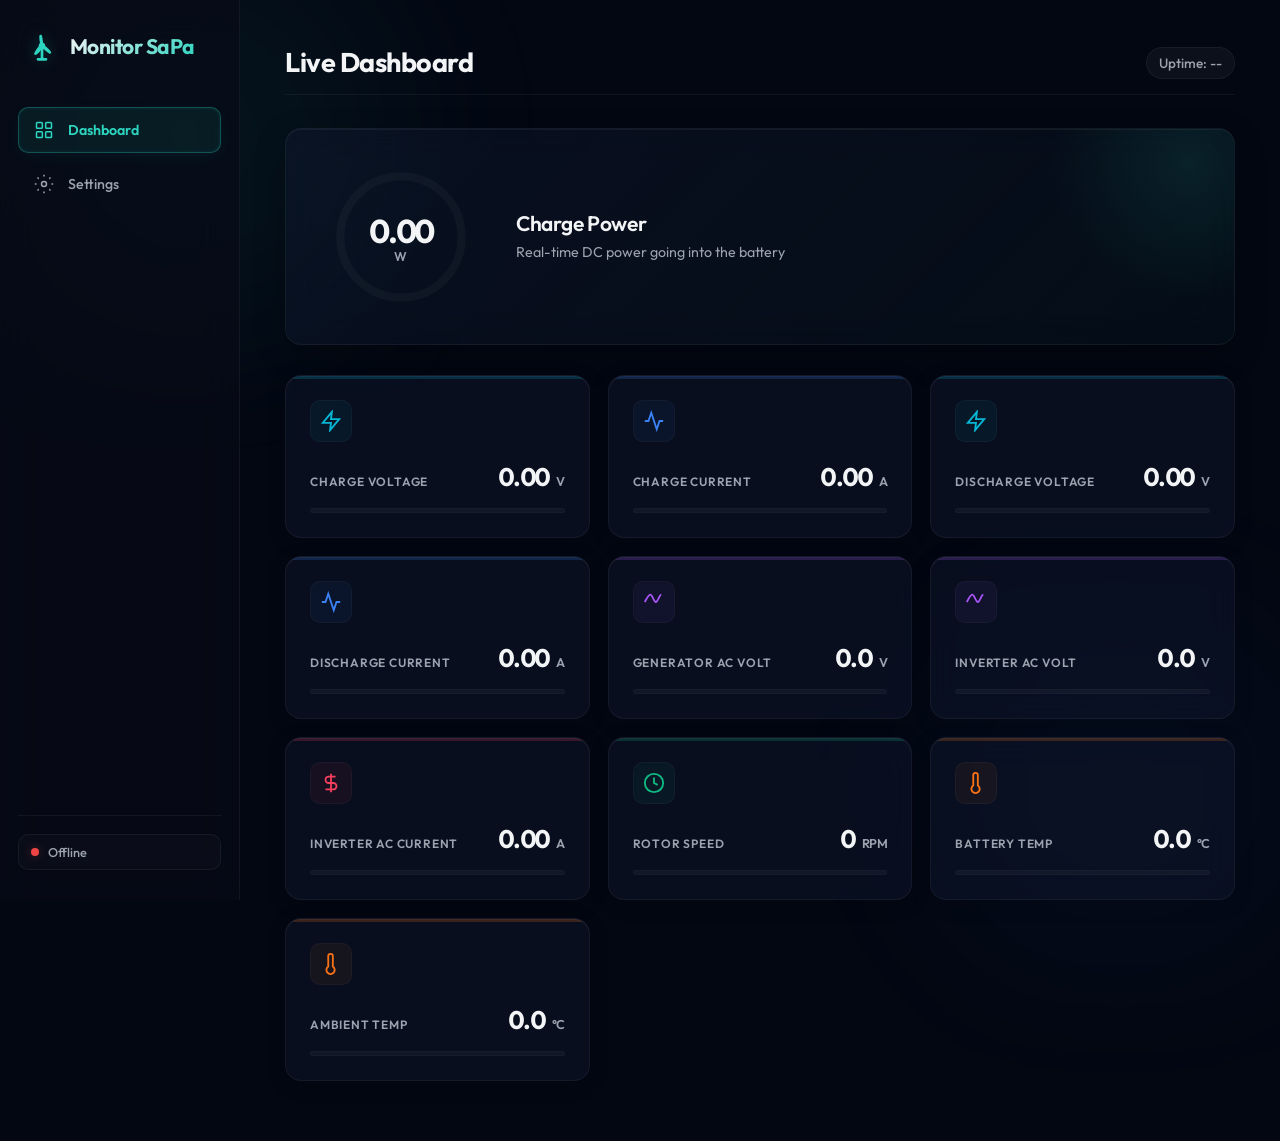
==== commit 91585d91: "feat: implement sensor monitoring architecture with core configuration, system state management, and" ====
--- a/data/index.html
+++ b/data/index.html
@@ -3,7 +3,7 @@
 <head>
     <meta charset="UTF-8">
     <meta name="viewport" content="width=device-width, initial-scale=1.0">
-    <title>Wind Turbine Monitor</title>
+    <title>Monitor SaPa</title>
     <link rel="stylesheet" href="style.css">
 </head>
 <body>
@@ -86,13 +86,14 @@
                         </div>
                     </div>
                     <div class="hero-meta">
-                        <h3>Power Output</h3>
-                        <p class="hero-desc">Real-time DC power from the generator</p>
+                        <h3>Charge Power</h3>
+                        <p class="hero-desc">Real-time DC power going into the battery</p>
                     </div>
                 </div>
 
                 <!-- Metric Cards Grid -->
                 <div class="metrics-grid">
+                    <!-- Gen DC Channel 1 -->
                     <div class="metric-card" data-type="voltage">
                         <div class="metric-icon">
                             <svg viewBox="0 0 24 24" fill="none" stroke="currentColor" stroke-width="2">
@@ -100,10 +101,10 @@
                             </svg>
                         </div>
                         <div class="metric-body">
-                            <span class="metric-label">DC Voltage</span>
-                            <span class="metric-value"><span id="val-dcvolt">0.00</span> <small>V</small></span>
-                        </div>
-                        <div class="metric-bar"><div class="metric-bar-fill" id="bar-dcvolt"></div></div>
+                            <span class="metric-label">Charge Voltage</span>
+                            <span class="metric-value"><span id="val-dcvolt1">0.00</span> <small>V</small></span>
+                        </div>
+                        <div class="metric-bar"><div class="metric-bar-fill" id="bar-dcvolt1"></div></div>
                     </div>
 
                     <div class="metric-card" data-type="current">
@@ -113,12 +114,40 @@
                             </svg>
                         </div>
                         <div class="metric-body">
-                            <span class="metric-label">DC Current</span>
-                            <span class="metric-value"><span id="val-dccur">0.00</span> <small>A</small></span>
-                        </div>
-                        <div class="metric-bar"><div class="metric-bar-fill" id="bar-dccur"></div></div>
-                    </div>
-
+                            <span class="metric-label">Charge Current</span>
+                            <span class="metric-value"><span id="val-dccur1">0.00</span> <small>A</small></span>
+                        </div>
+                        <div class="metric-bar"><div class="metric-bar-fill" id="bar-dccur1"></div></div>
+                    </div>
+
+                    <!-- Load DC Channel 2 -->
+                    <div class="metric-card" data-type="voltage">
+                        <div class="metric-icon">
+                            <svg viewBox="0 0 24 24" fill="none" stroke="currentColor" stroke-width="2">
+                                <path d="M13 2L3 14h9l-1 8 10-12h-9l1-8z"/>
+                            </svg>
+                        </div>
+                        <div class="metric-body">
+                            <span class="metric-label">Discharge Voltage</span>
+                            <span class="metric-value"><span id="val-dcvolt2">0.00</span> <small>V</small></span>
+                        </div>
+                        <div class="metric-bar"><div class="metric-bar-fill" id="bar-dcvolt2"></div></div>
+                    </div>
+
+                    <div class="metric-card" data-type="current">
+                        <div class="metric-icon">
+                            <svg viewBox="0 0 24 24" fill="none" stroke="currentColor" stroke-width="2">
+                                <path d="M22 12h-4l-3 9L9 3l-3 9H2"/>
+                            </svg>
+                        </div>
+                        <div class="metric-body">
+                            <span class="metric-label">Discharge Current</span>
+                            <span class="metric-value"><span id="val-dccur2">0.00</span> <small>A</small></span>
+                        </div>
+                        <div class="metric-bar"><div class="metric-bar-fill" id="bar-dccur2"></div></div>
+                    </div>
+
+                    <!-- AC Channels -->
                     <div class="metric-card" data-type="ac">
                         <div class="metric-icon">
                             <svg viewBox="0 0 24 24" fill="none" stroke="currentColor" stroke-width="2">
@@ -126,12 +155,39 @@
                             </svg>
                         </div>
                         <div class="metric-body">
-                            <span class="metric-label">AC Voltage (RMS)</span>
-                            <span class="metric-value"><span id="val-acvolt">0.0</span> <small>V</small></span>
-                        </div>
-                        <div class="metric-bar"><div class="metric-bar-fill" id="bar-acvolt"></div></div>
-                    </div>
-
+                            <span class="metric-label">Generator AC Volt</span>
+                            <span class="metric-value"><span id="val-acvolt1">0.0</span> <small>V</small></span>
+                        </div>
+                        <div class="metric-bar"><div class="metric-bar-fill" id="bar-acvolt1"></div></div>
+                    </div>
+
+                    <div class="metric-card" data-type="ac">
+                        <div class="metric-icon">
+                            <svg viewBox="0 0 24 24" fill="none" stroke="currentColor" stroke-width="2">
+                                <path d="M2 12c2-4 4-8 6-8s4 8 6 8 4-8 6-8"/>
+                            </svg>
+                        </div>
+                        <div class="metric-body">
+                            <span class="metric-label">Inverter AC Volt</span>
+                            <span class="metric-value"><span id="val-acvolt2">0.0</span> <small>V</small></span>
+                        </div>
+                        <div class="metric-bar"><div class="metric-bar-fill" id="bar-acvolt2"></div></div>
+                    </div>
+
+                    <div class="metric-card" data-type="accur">
+                        <div class="metric-icon">
+                            <svg viewBox="0 0 24 24" fill="none" stroke="currentColor" stroke-width="2">
+                                <path d="M12 2v20M17 5H9.5a3.5 3.5 0 0 0 0 7h5a3.5 3.5 0 0 1 0 7H6"/>
+                            </svg>
+                        </div>
+                        <div class="metric-body">
+                            <span class="metric-label">Inverter AC Current</span>
+                            <span class="metric-value"><span id="val-accur">0.00</span> <small>A</small></span>
+                        </div>
+                        <div class="metric-bar"><div class="metric-bar-fill" id="bar-accur"></div></div>
+                    </div>
+
+                    <!-- Physical Parameters -->
                     <div class="metric-card" data-type="rpm">
                         <div class="metric-icon">
                             <svg viewBox="0 0 24 24" fill="none" stroke="currentColor" stroke-width="2">
@@ -153,10 +209,23 @@
                             </svg>
                         </div>
                         <div class="metric-body">
-                            <span class="metric-label">Generator Temp</span>
-                            <span class="metric-value"><span id="val-temp">0.0</span> <small>&deg;C</small></span>
-                        </div>
-                        <div class="metric-bar"><div class="metric-bar-fill" id="bar-temp"></div></div>
+                            <span class="metric-label">Battery Temp</span>
+                            <span class="metric-value"><span id="val-temp1">0.0</span> <small>&deg;C</small></span>
+                        </div>
+                        <div class="metric-bar"><div class="metric-bar-fill" id="bar-temp1"></div></div>
+                    </div>
+
+                    <div class="metric-card" data-type="temp">
+                        <div class="metric-icon">
+                            <svg viewBox="0 0 24 24" fill="none" stroke="currentColor" stroke-width="2">
+                                <path d="M14 14.76V3.5a2.5 2.5 0 0 0-5 0v11.26a4.5 4.5 0 1 0 5 0z"/>
+                            </svg>
+                        </div>
+                        <div class="metric-body">
+                            <span class="metric-label">Ambient Temp</span>
+                            <span class="metric-value"><span id="val-temp2">0.0</span> <small>&deg;C</small></span>
+                        </div>
+                        <div class="metric-bar"><div class="metric-bar-fill" id="bar-temp2"></div></div>
                     </div>
                 </div>
             </section>
@@ -200,6 +269,41 @@
                         </div>
                     </div>
 
+                    <!-- WiFi Client Mode (STA) Settings -->
+                    <div class="settings-card">
+                        <div class="settings-card-header">
+                            <svg viewBox="0 0 24 24" fill="none" stroke="currentColor" stroke-width="2">
+                                <path d="M5 12.55a11 11 0 0 1 14.08 0"/>
+                                <path d="M1.42 9a16 16 0 0 1 21.16 0"/>
+                                <path d="M8.53 16.11a6 6 0 0 1 6.95 0"/>
+                                <line x1="12" y1="20" x2="12.01" y2="20"/>
+                            </svg>
+                            <h3>WiFi Client Mode (STA)</h3>
+                        </div>
+                        <div class="settings-card-body">
+                            <div class="form-group" style="flex-direction: row; gap: 0.6rem; align-items: center;">
+                                <input type="checkbox" id="cfg-sta-enabled" style="width: auto; cursor: pointer;">
+                                <label for="cfg-sta-enabled" style="cursor: pointer; margin-bottom: 0;">Enable Client Mode (STA)</label>
+                            </div>
+                            <div class="form-group">
+                                <label for="cfg-sta-ssid">Router SSID (Network Name)</label>
+                                <input type="text" id="cfg-sta-ssid" placeholder="Home_WiFi" maxlength="32">
+                            </div>
+                            <div class="form-group">
+                                <label for="cfg-sta-pass">Router Password</label>
+                                <div class="input-group">
+                                    <input type="password" id="cfg-sta-pass" placeholder="••••••••" maxlength="63">
+                                    <button class="input-addon" id="toggle-sta-pass" aria-label="Show router password">
+                                        <svg viewBox="0 0 24 24" fill="none" stroke="currentColor" stroke-width="2">
+                                            <path d="M1 12s4-8 11-8 11 8 11 8-4 8-11 8-11-8-11-8z"/>
+                                            <circle cx="12" cy="12" r="3"/>
+                                        </svg>
+                                    </button>
+                                </div>
+                            </div>
+                        </div>
+                    </div>
+
                     <!-- Sensor Settings -->
                     <div class="settings-card">
                         <div class="settings-card-header">
@@ -224,6 +328,15 @@
                                 <input type="number" id="cfg-poles" placeholder="4" min="2" max="50" step="2">
                                 <span class="form-hint">Number of magnetic pole pairs on the rotor</span>
                             </div>
+                            <div class="form-group">
+                                <label for="cfg-rpm-mode">RPM Sensor Type</label>
+                                <select id="cfg-rpm-mode" style="width: 100%; padding: 0.6rem; border-radius: 6px; background: rgba(255, 255, 255, 0.05); border: 1px solid rgba(255, 255, 255, 0.1); color: #fff; font-family: inherit; font-size: 0.9rem; cursor: pointer; outline: none; transition: border-color 0.2s;">
+                                    <option value="0" style="background: #0d1527; color: #fff;">3-Phase Internal Hall</option>
+                                    <option value="1" style="background: #0d1527; color: #fff;">1-Phase External Hall</option>
+                                    <option value="2" style="background: #0d1527; color: #fff;">Infrared RPM Module</option>
+                                </select>
+                                <span class="form-hint">Type of RPM feedback device wired to ESP32</span>
+                            </div>
                         </div>
                     </div>
 
@@ -257,6 +370,53 @@
                                     <label for="cfg-max-temp">Max Temp (&deg;C)</label>
                                     <input type="number" id="cfg-max-temp" placeholder="100" min="30" max="200" step="5">
                                 </div>
+                            </div>
+                        </div>
+                    </div>
+
+                    <!-- MQTT Telemetry Settings -->
+                    <div class="settings-card">
+                        <div class="settings-card-header">
+                            <svg viewBox="0 0 24 24" fill="none" stroke="currentColor" stroke-width="2">
+                                <rect x="2" y="3" width="20" height="14" rx="2" ry="2"/>
+                                <line x1="8" y1="21" x2="16" y2="21"/>
+                                <line x1="12" y1="17" x2="12" y2="21"/>
+                            </svg>
+                            <h3>MQTT Telemetry</h3>
+                        </div>
+                        <div class="settings-card-body">
+                            <div class="form-group" style="flex-direction: row; gap: 0.6rem; align-items: center;">
+                                <input type="checkbox" id="cfg-mqtt-enabled" style="width: auto; cursor: pointer;">
+                                <label for="cfg-mqtt-enabled" style="cursor: pointer; margin-bottom: 0;">Enable MQTT Publishing</label>
+                            </div>
+                            <div class="form-row">
+                                <div class="form-group">
+                                    <label for="cfg-mqtt-server">Broker Server IP/Host</label>
+                                    <input type="text" id="cfg-mqtt-server" placeholder="192.168.1.100" maxlength="63">
+                                </div>
+                                <div class="form-group">
+                                    <label for="cfg-mqtt-port">Broker Port</label>
+                                    <input type="number" id="cfg-mqtt-port" placeholder="1883" min="1" max="65535">
+                                </div>
+                            </div>
+                            <div class="form-row">
+                                <div class="form-group">
+                                    <label for="cfg-mqtt-user">Username (optional)</label>
+                                    <input type="text" id="cfg-mqtt-user" placeholder="User" maxlength="32">
+                                </div>
+                                <div class="form-group">
+                                    <label for="cfg-mqtt-pass">Password (optional)</label>
+                                    <input type="password" id="cfg-mqtt-pass" placeholder="••••••••" maxlength="63">
+                                </div>
+                            </div>
+                            <div class="form-group">
+                                <label for="cfg-mqtt-topic">Publish Topic</label>
+                                <input type="text" id="cfg-mqtt-topic" placeholder="sapa/turbine/metrics" maxlength="63">
+                            </div>
+                            <div class="form-group">
+                                <label for="cfg-mqtt-interval">Publish Interval (ms)</label>
+                                <input type="number" id="cfg-mqtt-interval" placeholder="5000" min="500" max="3600000" step="500">
+                                <span class="form-hint">MQTT telemetry updates rate (500–3600000)</span>
                             </div>
                         </div>
                     </div>
--- a/data/style.css
+++ b/data/style.css
@@ -38,6 +38,8 @@
     --rpm-glow: rgba(16, 185, 129, 0.3);
     --temp-color: #f97316;
     --temp-glow: rgba(249, 115, 22, 0.3);
+    --accur-color: #f43f5e;
+    --accur-glow: rgba(244, 63, 94, 0.3);
 
     --green: #10b981;
     --green-glow: rgba(16, 185, 129, 0.3);
@@ -593,6 +595,12 @@
     border-color: rgba(249, 115, 22, 0.25);
 }
 
+.metric-card[data-type="accur"]::before { background: var(--accur-color); }
+.metric-card[data-type="accur"]:hover { 
+    box-shadow: 0 10px 30px rgba(244, 63, 94, 0.08), 0 4px 10px rgba(0, 0, 0, 0.2); 
+    border-color: rgba(244, 63, 94, 0.25);
+}
+
 .metric-icon {
     width: 42px;
     height: 42px;
@@ -624,6 +632,9 @@
 
 .metric-card[data-type="temp"] .metric-icon { background: rgba(249, 115, 22, 0.06); color: var(--temp-color); }
 .metric-card[data-type="temp"]:hover .metric-icon { background: rgba(249, 115, 22, 0.12); filter: drop-shadow(0 0 6px var(--temp-glow)); }
+
+.metric-card[data-type="accur"] .metric-icon { background: rgba(244, 63, 94, 0.06); color: var(--accur-color); }
+.metric-card[data-type="accur"]:hover .metric-icon { background: rgba(244, 63, 94, 0.12); filter: drop-shadow(0 0 6px var(--accur-glow)); }
 
 .metric-body {
     display: flex;
@@ -674,6 +685,7 @@
 .metric-card[data-type="ac"] .metric-bar-fill { background: linear-gradient(90deg, var(--ac-color), rgba(168, 85, 247, 0.3)); }
 .metric-card[data-type="rpm"] .metric-bar-fill { background: linear-gradient(90deg, var(--rpm-color), rgba(16, 185, 129, 0.3)); }
 .metric-card[data-type="temp"] .metric-bar-fill { background: linear-gradient(90deg, var(--temp-color), rgba(249, 115, 22, 0.3)); }
+.metric-card[data-type="accur"] .metric-bar-fill { background: linear-gradient(90deg, var(--accur-color), rgba(244, 63, 94, 0.3)); }
 
 /* --- Settings Page Form Styles --- */
 .settings-grid {
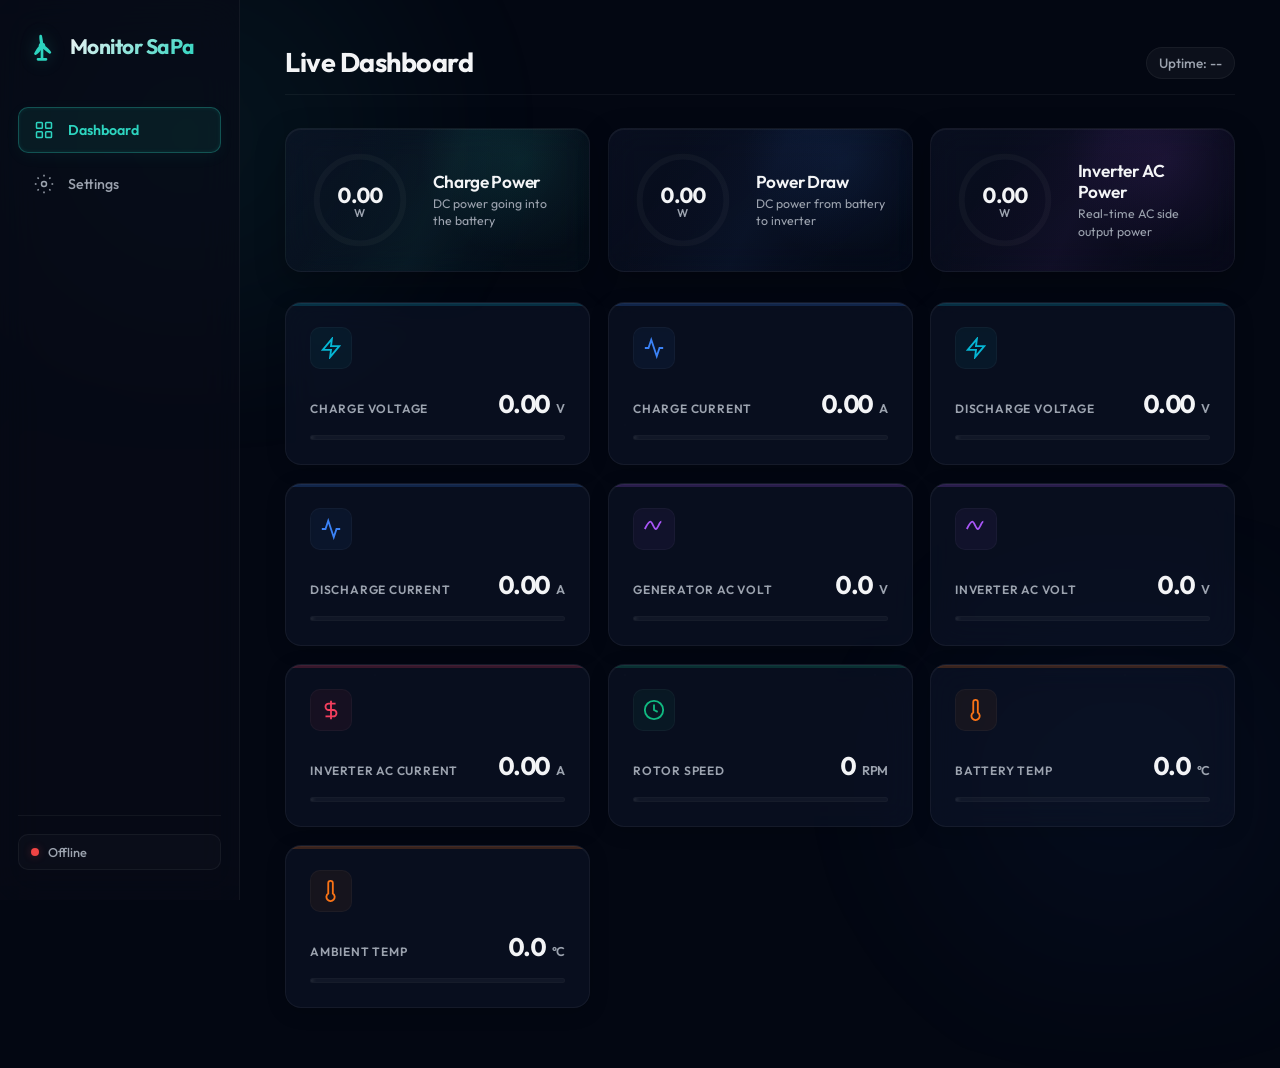
==== commit 85247074: "feat: implement web-based dashboard for real-time monitoring of power metrics" ====
--- a/data/index.html
+++ b/data/index.html
@@ -73,21 +73,60 @@
                     <span class="page-subtitle" id="uptime-label">Uptime: --</span>
                 </div>
 
-                <!-- Hero Power Card -->
-                <div class="hero-card" id="card-power">
-                    <div class="hero-ring">
-                        <svg viewBox="0 0 120 120">
-                            <circle class="ring-bg" cx="60" cy="60" r="52"/>
-                            <circle class="ring-fill" cx="60" cy="60" r="52" id="power-ring"/>
-                        </svg>
-                        <div class="hero-value">
-                            <span id="val-dcpwr">0.00</span>
-                            <small>W</small>
-                        </div>
-                    </div>
-                    <div class="hero-meta">
-                        <h3>Charge Power</h3>
-                        <p class="hero-desc">Real-time DC power going into the battery</p>
+                <!-- Hero Highlights Container -->
+                <div class="highlights-container">
+                    <!-- Highlight 1: Charge Power (DC) -->
+                    <div class="hero-card" id="card-power-charge" data-type="charge">
+                        <div class="hero-ring">
+                            <svg viewBox="0 0 120 120">
+                                <circle class="ring-bg" cx="60" cy="60" r="52"/>
+                                <circle class="ring-fill" cx="60" cy="60" r="52" id="power-ring-charge"/>
+                            </svg>
+                            <div class="hero-value">
+                                <span id="val-dcpwr-charge">0.00</span>
+                                <small>W</small>
+                            </div>
+                        </div>
+                        <div class="hero-meta">
+                            <h3>Charge Power</h3>
+                            <p class="hero-desc">DC power going into the battery</p>
+                        </div>
+                    </div>
+
+                    <!-- Highlight 2: Power Draw (DC) -->
+                    <div class="hero-card" id="card-power-discharge" data-type="discharge">
+                        <div class="hero-ring">
+                            <svg viewBox="0 0 120 120">
+                                <circle class="ring-bg" cx="60" cy="60" r="52"/>
+                                <circle class="ring-fill" cx="60" cy="60" r="52" id="power-ring-discharge"/>
+                            </svg>
+                            <div class="hero-value">
+                                <span id="val-dcpwr-discharge">0.00</span>
+                                <small>W</small>
+                            </div>
+                        </div>
+                        <div class="hero-meta">
+                            <h3>Power Draw</h3>
+                            <p class="hero-desc">DC power from battery to inverter</p>
+                        </div>
+                    </div>
+
+                    <!-- Highlight 3: Inverter Output (AC) -->
+                    <div class="hero-card" id="card-power-inverter" data-type="inverter">
+                        <div class="hero-ring">
+                            <svg viewBox="0 0 120 120">
+                                <circle class="ring-bg" cx="60" cy="60" r="52"/>
+                                <circle class="ring-fill" cx="60" cy="60" r="52" id="power-ring-inverter"/>
+                            </svg>
+                            <div class="hero-value">
+                                <span id="val-acpwr-inverter">0.00</span>
+                                <small>W</small>
+                            </div>
+                        </div>
+                        <div class="hero-meta">
+                            <h3>Inverter AC Power</h3>
+                            <p class="hero-desc">Real-time AC side output power</p>
+                        </div>
                     </div>
                 </div>
 
--- a/data/style.css
+++ b/data/style.css
@@ -75,6 +75,21 @@
     -webkit-font-smoothing: antialiased;
     background-attachment: fixed;
     position: relative;
+    /* Subtle animated starfield via layered radial gradients */
+    background-image:
+        radial-gradient(1.2px 1.2px at 10% 15%, rgba(255,255,255,0.06) 50%, transparent 50%),
+        radial-gradient(1px 1px at 25% 40%, rgba(45,212,191,0.05) 50%, transparent 50%),
+        radial-gradient(1.5px 1.5px at 50% 70%, rgba(255,255,255,0.04) 50%, transparent 50%),
+        radial-gradient(1px 1px at 72% 20%, rgba(168,85,247,0.04) 50%, transparent 50%),
+        radial-gradient(1.3px 1.3px at 85% 55%, rgba(255,255,255,0.05) 50%, transparent 50%),
+        radial-gradient(1px 1px at 40% 90%, rgba(59,130,246,0.04) 50%, transparent 50%),
+        radial-gradient(0.8px 0.8px at 15% 65%, rgba(255,255,255,0.03) 50%, transparent 50%),
+        radial-gradient(1.2px 1.2px at 65% 85%, rgba(45,212,191,0.04) 50%, transparent 50%),
+        radial-gradient(1px 1px at 90% 35%, rgba(255,255,255,0.04) 50%, transparent 50%),
+        radial-gradient(0.8px 0.8px at 55% 10%, rgba(249,115,22,0.03) 50%, transparent 50%);
+    background-size: 200px 200px, 300px 300px, 250px 250px, 350px 350px, 180px 180px,
+                     280px 280px, 320px 320px, 220px 220px, 260px 260px, 340px 340px;
+    animation: star-drift 90s linear infinite;
 }
 
 /* Animated fluid background ambient glows */
@@ -128,6 +143,13 @@
     100% {
         transform: translate(10%, -5%) scale(1.15);
     }
+}
+
+/* Slow star-drift for background dots */
+@keyframes star-drift {
+    0%   { background-position: 0 0, 0 0, 0 0, 0 0, 0 0, 0 0, 0 0, 0 0, 0 0, 0 0; }
+    100% { background-position: 200px 150px, -300px 200px, 250px -180px, -150px 350px, 180px -120px,
+                                -280px 160px, 320px 220px, -200px -150px, 260px 300px, -340px -200px; }
 }
 
 /* Custom Scrollbar */
@@ -419,16 +441,24 @@
     border-radius: 20px;
 }
 
+/* --- Hero Highlights Layout --- */
+.highlights-container {
+    display: grid;
+    grid-template-columns: repeat(auto-fit, minmax(280px, 1fr));
+    gap: 1.2rem;
+    margin-bottom: 2rem;
+}
+
 /* --- Hero Power Card (Glow styling) --- */
 .hero-card {
     display: flex;
     align-items: center;
-    gap: 3rem;
-    background: linear-gradient(135deg, var(--bg-card), rgba(45, 212, 191, 0.03));
+    gap: 1.5rem;
+    background: linear-gradient(135deg, var(--bg-card), rgba(255, 255, 255, 0.01));
     border: 1px solid var(--border-subtle);
     border-radius: var(--radius);
-    padding: 2.5rem 3rem;
-    margin-bottom: 2rem;
+    padding: 1.4rem 1.6rem;
+    margin-bottom: 0;
     position: relative;
     overflow: hidden;
     box-shadow: 
@@ -436,6 +466,50 @@
         inset 0 1px 0 rgba(255, 255, 255, 0.05);
     backdrop-filter: blur(16px);
     -webkit-backdrop-filter: blur(16px);
+    animation: card-entrance 0.6s cubic-bezier(0.25, 0.8, 0.25, 1) both;
+}
+
+/* Redefine accents locally inside each card type */
+.hero-card[data-type="charge"] {
+    --accent: #2dd4bf;
+    --accent-rgb: 45, 212, 191;
+    --accent-glow: rgba(45, 212, 191, 0.25);
+    background: linear-gradient(135deg, var(--bg-card), rgba(45, 212, 191, 0.03));
+}
+
+.hero-card[data-type="discharge"] {
+    --accent: #3b82f6;
+    --accent-rgb: 59, 130, 246;
+    --accent-glow: rgba(59, 130, 246, 0.25);
+    background: linear-gradient(135deg, var(--bg-card), rgba(59, 130, 246, 0.03));
+    animation-delay: 0.1s;
+}
+
+.hero-card[data-type="inverter"] {
+    --accent: #a855f7;
+    --accent-rgb: 168, 85, 247;
+    --accent-glow: rgba(168, 85, 247, 0.25);
+    background: linear-gradient(135deg, var(--bg-card), rgba(168, 85, 247, 0.03));
+    animation-delay: 0.2s;
+}
+
+.hero-card::before {
+    content: '';
+    position: absolute;
+    top: -100%;
+    left: -100%;
+    width: 300%;
+    height: 300%;
+    background: linear-gradient(
+        115deg,
+        transparent 40%,
+        rgba(var(--accent-rgb), 0.02) 45%,
+        rgba(var(--accent-rgb), 0.05) 50%,
+        rgba(var(--accent-rgb), 0.02) 55%,
+        transparent 60%
+    );
+    animation: shimmer-sweep 8s ease-in-out infinite;
+    pointer-events: none;
 }
 
 .hero-card::after {
@@ -443,17 +517,39 @@
     position: absolute;
     top: -50%;
     right: -10%;
-    width: 280px;
-    height: 280px;
+    width: 200px;
+    height: 200px;
     background: radial-gradient(circle, var(--accent-glow), transparent 70%);
     pointer-events: none;
     opacity: 0.4;
+    animation: hero-glow-breathe 4s ease-in-out infinite;
+}
+
+@keyframes shimmer-sweep {
+    0%, 100% { transform: translateX(-30%) translateY(-30%) rotate(0deg); }
+    50%      { transform: translateX(30%) translateY(30%) rotate(0deg); }
+}
+
+@keyframes hero-glow-breathe {
+    0%, 100% { opacity: 0.3; transform: scale(1); }
+    50%      { opacity: 0.6; transform: scale(1.08); }
+}
+
+@keyframes card-entrance {
+    from {
+        opacity: 0;
+        transform: translateY(20px) scale(0.97);
+    }
+    to {
+        opacity: 1;
+        transform: translateY(0) scale(1);
+    }
 }
 
 .hero-ring {
     position: relative;
-    width: 140px;
-    height: 140px;
+    width: 100px;
+    height: 100px;
     flex-shrink: 0;
 }
 
@@ -478,6 +574,12 @@
     stroke-dashoffset: 326.7;
     transition: stroke-dashoffset 0.8s cubic-bezier(0.25, 0.8, 0.25, 1);
     filter: drop-shadow(0 0 8px var(--accent-glow));
+    animation: ring-glow-pulse 3s ease-in-out infinite;
+}
+
+@keyframes ring-glow-pulse {
+    0%, 100% { filter: drop-shadow(0 0 6px var(--accent-glow)); }
+    50%      { filter: drop-shadow(0 0 16px var(--accent-glow)) drop-shadow(0 0 30px rgba(var(--accent-rgb), 0.1)); }
 }
 
 .hero-value {
@@ -489,19 +591,19 @@
 }
 
 .hero-value span {
-    font-size: 2.2rem;
+    font-size: 1.45rem;
     font-weight: 700;
     font-variant-numeric: tabular-nums;
     color: var(--text-primary);
-    letter-spacing: -1px;
+    letter-spacing: -0.5px;
 }
 
 .hero-value small {
     display: block;
-    font-size: 0.85rem;
+    font-size: 0.75rem;
     color: var(--text-secondary);
     font-weight: 600;
-    margin-top: -4px;
+    margin-top: -3px;
     letter-spacing: 0.5px;
 }
 
@@ -511,16 +613,16 @@
 }
 
 .hero-meta h3 {
-    font-size: 1.4rem;
+    font-size: 1.15rem;
     font-weight: 600;
-    margin-bottom: 0.4rem;
-    letter-spacing: -0.3px;
+    margin-bottom: 0.2rem;
+    letter-spacing: -0.2px;
 }
 
 .hero-meta .hero-desc {
     color: var(--text-secondary);
-    font-size: 0.95rem;
-    line-height: 1.5;
+    font-size: 0.82rem;
+    line-height: 1.4;
 }
 
 /* --- Metric Cards Grid (Glassmorphism layout) --- */
@@ -543,7 +645,20 @@
     box-shadow: 
         0 4px 20px rgba(0, 0, 0, 0.15),
         inset 0 1px 0 rgba(255, 255, 255, 0.05);
-}
+    animation: card-entrance 0.5s cubic-bezier(0.25, 0.8, 0.25, 1) both;
+}
+
+/* Staggered entrance for each card */
+.metric-card:nth-child(1)  { animation-delay: 0.08s; }
+.metric-card:nth-child(2)  { animation-delay: 0.14s; }
+.metric-card:nth-child(3)  { animation-delay: 0.20s; }
+.metric-card:nth-child(4)  { animation-delay: 0.26s; }
+.metric-card:nth-child(5)  { animation-delay: 0.32s; }
+.metric-card:nth-child(6)  { animation-delay: 0.38s; }
+.metric-card:nth-child(7)  { animation-delay: 0.44s; }
+.metric-card:nth-child(8)  { animation-delay: 0.50s; }
+.metric-card:nth-child(9)  { animation-delay: 0.56s; }
+.metric-card:nth-child(10) { animation-delay: 0.62s; }
 
 .metric-card::before {
     content: '';
@@ -564,6 +679,12 @@
         0 8px 30px rgba(0, 0, 0, 0.3);
 }
 
+.metric-card:hover::before {
+    opacity: 0.8;
+    height: 3px;
+    box-shadow: 0 2px 12px currentColor;
+}
+
 /* Specific glows per card type on hover */
 .metric-card[data-type="voltage"]::before { background: var(--volt-color); }
 .metric-card[data-type="voltage"]:hover { 
@@ -656,6 +777,11 @@
     font-weight: 700;
     font-variant-numeric: tabular-nums;
     letter-spacing: -0.5px;
+    transition: text-shadow 0.6s ease;
+}
+
+.metric-card:hover .metric-value {
+    text-shadow: 0 0 20px rgba(255, 255, 255, 0.08);
 }
 
 .metric-value small {
@@ -678,6 +804,25 @@
     width: 0%;
     border-radius: 4px;
     transition: width 0.6s cubic-bezier(0.25, 0.8, 0.25, 1);
+    position: relative;
+}
+
+.metric-bar-fill::after {
+    content: '';
+    position: absolute;
+    top: 0;
+    right: 0;
+    width: 6px;
+    height: 100%;
+    border-radius: 4px;
+    background: rgba(255, 255, 255, 0.5);
+    filter: blur(3px);
+    animation: bar-glow 2s ease-in-out infinite;
+}
+
+@keyframes bar-glow {
+    0%, 100% { opacity: 0.3; }
+    50%      { opacity: 0.8; }
 }
 
 .metric-card[data-type="voltage"] .metric-bar-fill { background: linear-gradient(90deg, var(--volt-color), rgba(6, 182, 212, 0.3)); }
@@ -968,11 +1113,16 @@
         padding: 80px 1.2rem 2.5rem;
     }
 
+    .highlights-container {
+        grid-template-columns: 1fr;
+        gap: 1rem;
+    }
+
     .hero-card {
         flex-direction: column;
         text-align: center;
-        padding: 2rem 1.5rem;
-        gap: 2rem;
+        padding: 1.8rem 1.2rem;
+        gap: 1.2rem;
     }
 
     .metrics-grid {
